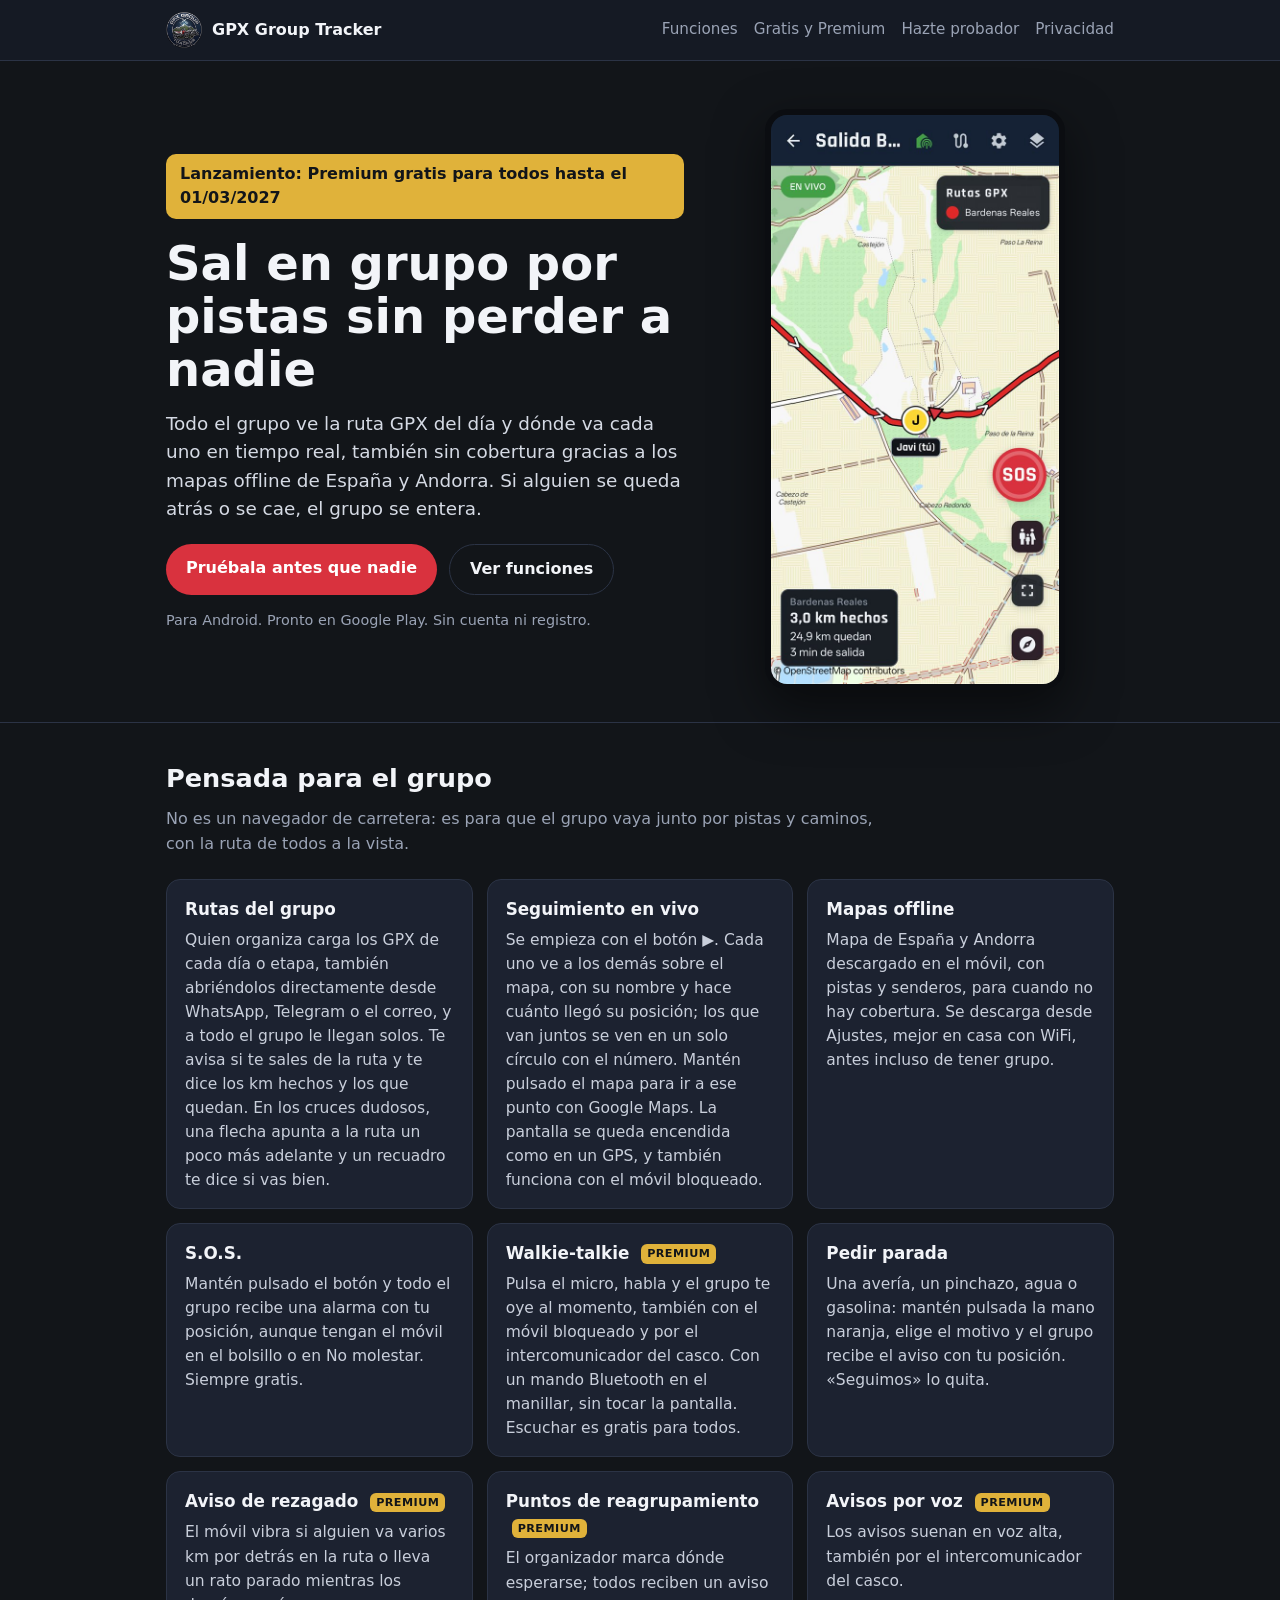
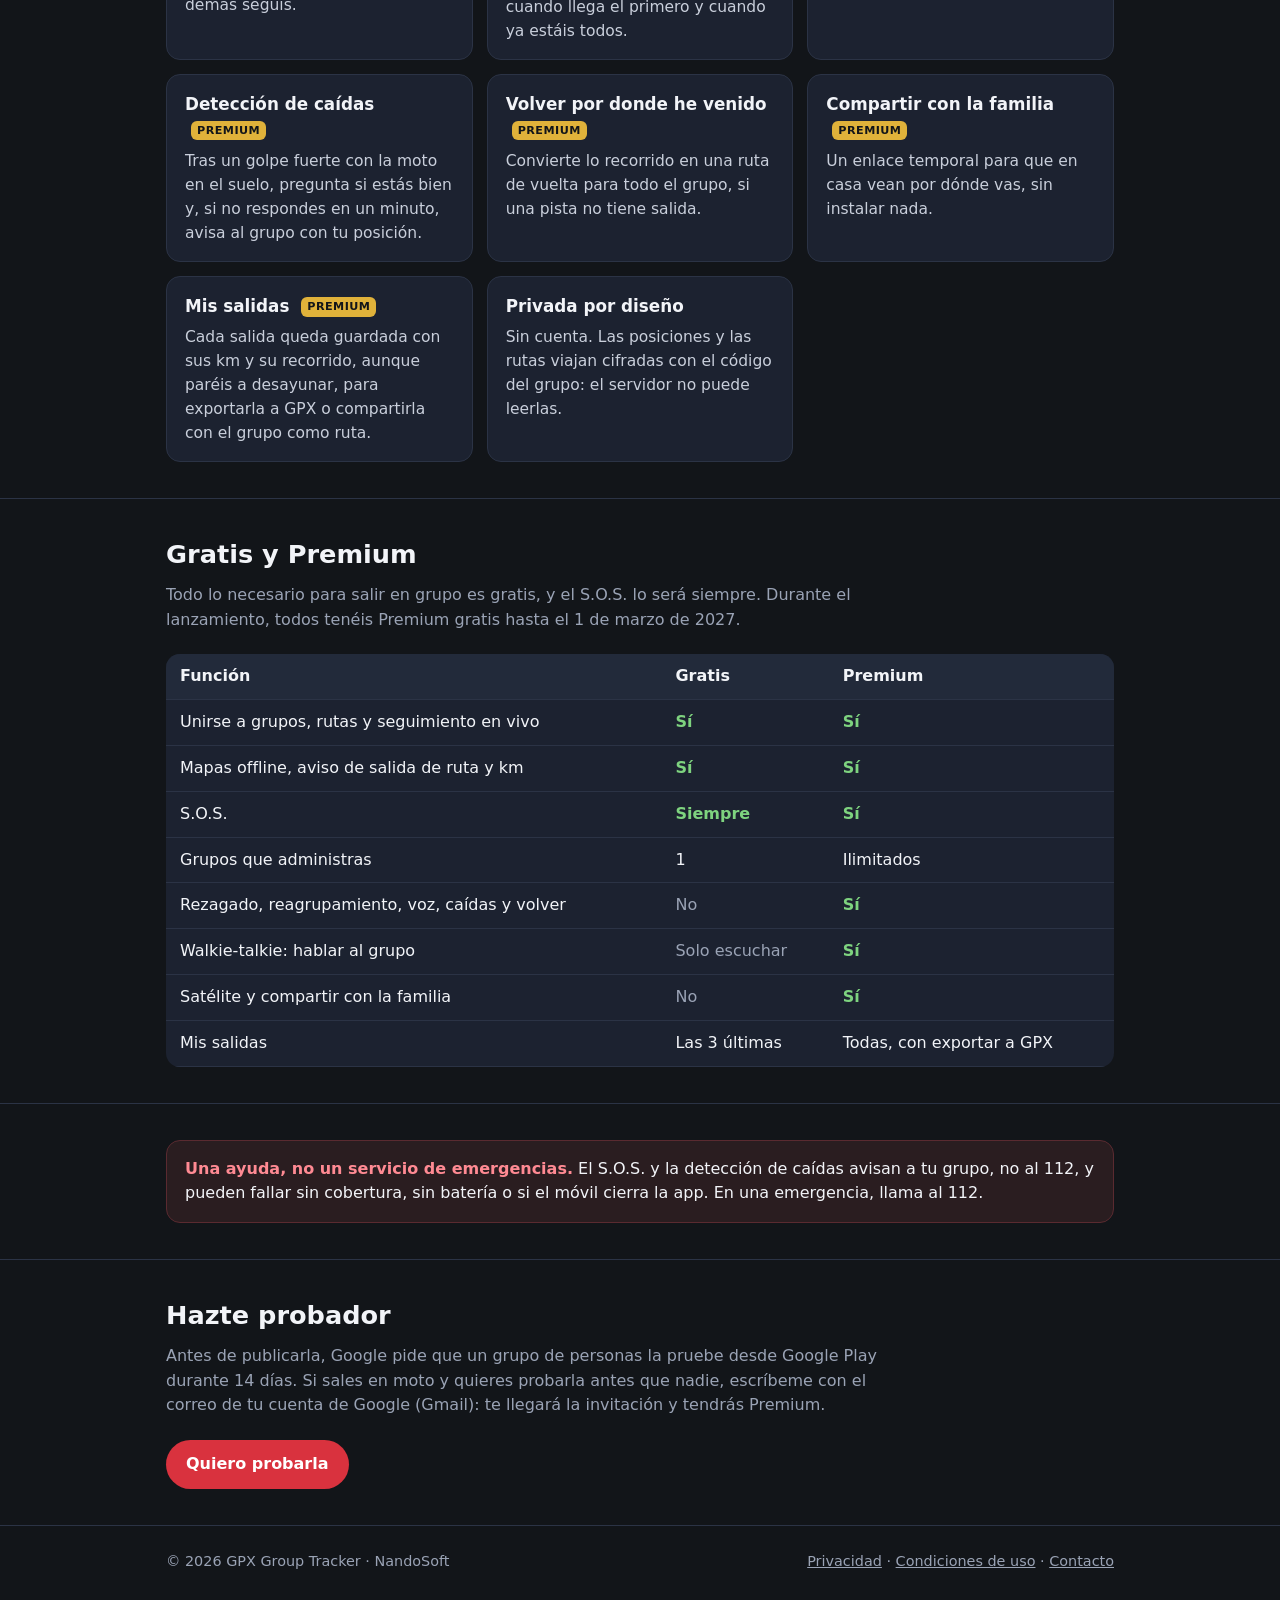
==== index.html @ 7229389f "Novedades de la 2.8.0: walkie-talkie" ====
<!doctype html>
<html lang="es">
<head>
<meta charset="utf-8">
<meta name="viewport" content="width=device-width, initial-scale=1">
<title>GPX Group Tracker — Sal en grupo por pistas sin perder a nadie</title>
<meta name="description" content="App para salir en moto en grupo con rutas GPX: todos ven la ruta y dónde va cada uno, con mapas offline de España, aviso de rezagado y S.O.S.">
<link rel="icon" href="img/logo.png">
<link rel="stylesheet" href="estilo.css">
</head>
<body>

<header class="top">
  <div class="wrap">
    <a class="brand" href="./"><img src="img/logo.png" alt="">GPX Group Tracker</a>
    <nav>
      <a href="#funciones">Funciones</a>
      <a href="#precio">Gratis y Premium</a>
      <a href="#probador">Hazte probador</a>
      <a href="privacidad.html">Privacidad</a>
    </nav>
  </div>
</header>

<div class="hero">
  <div class="wrap">
    <div>
      <div class="offer">Lanzamiento: Premium gratis para todos hasta el 01/03/2027</div>
      <h1>Sal en grupo por pistas sin perder a nadie</h1>
      <p class="lead">Todo el grupo ve la ruta GPX del día y dónde va cada uno en tiempo real, también sin cobertura gracias a los mapas offline de España y Andorra. Si alguien se queda atrás o se cae, el grupo se entera.</p>
      <div class="buttons">
        <a class="btn primary" href="#probador">Pruébala antes que nadie</a>
        <a class="btn ghost" href="#funciones">Ver funciones</a>
      </div>
      <p class="small">Para Android. Pronto en Google Play. Sin cuenta ni registro.</p>
    </div>
    <img class="shot" src="img/mapa.jpg" alt="Mapa de la app en directo con la ruta GPX del grupo por las Bardenas Reales" width="600" height="1186">
  </div>
</div>

<section id="funciones">
  <div class="wrap">
    <h2>Pensada para el grupo</h2>
    <p class="intro">No es un navegador de carretera: es para que el grupo vaya junto por pistas y caminos, con la ruta de todos a la vista.</p>
    <div class="grid">
      <div class="card"><h3>Rutas del grupo</h3><p>Quien organiza carga los GPX de cada día o etapa, también abriéndolos directamente desde WhatsApp, Telegram o el correo, y a todo el grupo le llegan solos. Te avisa si te sales de la ruta y te dice los km hechos y los que quedan. En los cruces dudosos, una flecha apunta a la ruta un poco más adelante y un recuadro te dice si vas bien.</p></div>
      <div class="card"><h3>Seguimiento en vivo</h3><p>Se empieza con el botón ▶. Cada uno ve a los demás sobre el mapa, con su nombre y hace cuánto llegó su posición; los que van juntos se ven en un solo círculo con el número. Mantén pulsado el mapa para ir a ese punto con Google Maps. La pantalla se queda encendida como en un GPS, y también funciona con el móvil bloqueado.</p></div>
      <div class="card"><h3>Mapas offline</h3><p>Mapa de España y Andorra descargado en el móvil, con pistas y senderos, para cuando no hay cobertura. Se descarga desde Ajustes, mejor en casa con WiFi, antes incluso de tener grupo.</p></div>
      <div class="card"><h3>S.O.S.</h3><p>Mantén pulsado el botón y todo el grupo recibe una alarma con tu posición, aunque tengan el móvil en el bolsillo o en No molestar. Siempre gratis.</p></div>
      <div class="card"><h3>Walkie-talkie <span class="tag">PREMIUM</span></h3><p>Pulsa el micro, habla y el grupo te oye al momento, también con el móvil bloqueado y por el intercomunicador del casco. Con un mando Bluetooth en el manillar, sin tocar la pantalla. Escuchar es gratis para todos.</p></div>
      <div class="card"><h3>Pedir parada</h3><p>Una avería, un pinchazo, agua o gasolina: mantén pulsada la mano naranja, elige el motivo y el grupo recibe el aviso con tu posición. «Seguimos» lo quita.</p></div>
      <div class="card"><h3>Aviso de rezagado <span class="tag">PREMIUM</span></h3><p>El móvil vibra si alguien va varios km por detrás en la ruta o lleva un rato parado mientras los demás seguís.</p></div>
      <div class="card"><h3>Puntos de reagrupamiento <span class="tag">PREMIUM</span></h3><p>El organizador marca dónde esperarse; todos reciben un aviso cuando llega el primero y cuando ya estáis todos.</p></div>
      <div class="card"><h3>Avisos por voz <span class="tag">PREMIUM</span></h3><p>Los avisos suenan en voz alta, también por el intercomunicador del casco.</p></div>
      <div class="card"><h3>Detección de caídas <span class="tag">PREMIUM</span></h3><p>Tras un golpe fuerte con la moto en el suelo, pregunta si estás bien y, si no respondes en un minuto, avisa al grupo con tu posición.</p></div>
      <div class="card"><h3>Volver por donde he venido <span class="tag">PREMIUM</span></h3><p>Convierte lo recorrido en una ruta de vuelta para todo el grupo, si una pista no tiene salida.</p></div>
      <div class="card"><h3>Compartir con la familia <span class="tag">PREMIUM</span></h3><p>Un enlace temporal para que en casa vean por dónde vas, sin instalar nada.</p></div>
      <div class="card"><h3>Mis salidas <span class="tag">PREMIUM</span></h3><p>Cada salida queda guardada con sus km y su recorrido, aunque paréis a desayunar, para exportarla a GPX o compartirla con el grupo como ruta.</p></div>
      <div class="card"><h3>Privada por diseño</h3><p>Sin cuenta. Las posiciones y las rutas viajan cifradas con el código del grupo: el servidor no puede leerlas.</p></div>
    </div>
  </div>
</section>

<section id="precio">
  <div class="wrap">
    <h2>Gratis y Premium</h2>
    <p class="intro">Todo lo necesario para salir en grupo es gratis, y el S.O.S. lo será siempre. Durante el lanzamiento, todos tenéis Premium gratis hasta el 1 de marzo de 2027.</p>
    <div class="table-scroll">
      <table>
        <tr><th>Función</th><th>Gratis</th><th>Premium</th></tr>
        <tr><td>Unirse a grupos, rutas y seguimiento en vivo</td><td class="yes">Sí</td><td class="yes">Sí</td></tr>
        <tr><td>Mapas offline, aviso de salida de ruta y km</td><td class="yes">Sí</td><td class="yes">Sí</td></tr>
        <tr><td>S.O.S.</td><td class="yes">Siempre</td><td class="yes">Sí</td></tr>
        <tr><td>Grupos que administras</td><td>1</td><td>Ilimitados</td></tr>
        <tr><td>Rezagado, reagrupamiento, voz, caídas y volver</td><td class="no">No</td><td class="yes">Sí</td></tr>
        <tr><td>Walkie-talkie: hablar al grupo</td><td class="no">Solo escuchar</td><td class="yes">Sí</td></tr>
        <tr><td>Satélite y compartir con la familia</td><td class="no">No</td><td class="yes">Sí</td></tr>
        <tr><td>Mis salidas</td><td>Las 3 últimas</td><td>Todas, con exportar a GPX</td></tr>
      </table>
    </div>
  </div>
</section>

<section>
  <div class="wrap">
    <div class="notice">
      <strong>Una ayuda, no un servicio de emergencias.</strong> El S.O.S. y la detección de caídas avisan a tu grupo, no al 112, y pueden fallar sin cobertura, sin batería o si el móvil cierra la app. En una emergencia, llama al 112.
    </div>
  </div>
</section>

<section id="probador">
  <div class="wrap">
    <h2>Hazte probador</h2>
    <p class="intro">Antes de publicarla, Google pide que un grupo de personas la pruebe desde Google Play durante 14 días. Si sales en moto y quieres probarla antes que nadie, escríbeme con el correo de tu cuenta de Google (Gmail): te llegará la invitación y tendrás Premium.</p>
    <div class="buttons">
      <a class="btn primary" href="mailto:gpxgrouptracker@gmail.com?subject=Quiero%20probar%20GPX%20Group%20Tracker">Quiero probarla</a>
    </div>
  </div>
</section>

<footer>
  <div class="wrap">
    <span>© 2026 GPX Group Tracker · NandoSoft</span>
    <span><a href="privacidad.html">Privacidad</a> · <a href="condiciones.html">Condiciones de uso</a> · <a href="mailto:gpxgrouptracker@gmail.com">Contacto</a></span>
  </div>
</footer>

</body>
</html>
---- estilo.css ----
/* GPX Group Tracker: the app's dark look (same colours as the app and the family page) */
:root {
  --bg: #121519; --panel: #1c2230; --line: #2b3345; --text: #f2f4f8; --muted: #9aa3b5;
  --red: #d9323e; --red-dark: #b72632; --gold: #e0b23a; --green: #43a047; --link: #8fb8ff;
}
* { box-sizing: border-box; }
html { -webkit-text-size-adjust: 100%; }
body {
  margin: 0; background: var(--bg); color: var(--text); line-height: 1.55;
  font-family: system-ui, -apple-system, "Segoe UI", Roboto, sans-serif;
}
a { color: var(--link); }
img { max-width: 100%; height: auto; }
.wrap { max-width: 980px; margin: 0 auto; padding: 0 16px; }

/* Top bar */
.top { border-bottom: 1px solid var(--line); background: #151a24; }
.top .wrap { display: flex; align-items: center; gap: 12px; min-height: 60px; flex-wrap: wrap; }
.top a.brand { display: flex; align-items: center; gap: 10px; color: var(--text); text-decoration: none; font-weight: 800; }
.top a.brand img { width: 36px; height: 36px; }
.top nav { margin-left: auto; display: flex; gap: 16px; flex-wrap: wrap; font-size: .95rem; }
.top nav a { color: var(--muted); text-decoration: none; }
.top nav a:hover { color: var(--text); }

/* Hero */
.hero { padding: 48px 0 32px; }
.hero .wrap { display: grid; grid-template-columns: 1.3fr 1fr; gap: 32px; align-items: center; }
.hero h1 { font-size: clamp(2rem, 5vw, 3rem); line-height: 1.1; margin: 0 0 14px; }
.hero p.lead { font-size: 1.15rem; color: #d5dae4; margin: 0 0 20px; }
.hero .shot { justify-self: center; max-width: 300px; border-radius: 22px; border: 6px solid #0b0d11;
  box-shadow: 0 18px 50px rgba(0,0,0,.5); }
.offer { display: inline-block; background: var(--gold); color: #121519; font-weight: 800; border-radius: 10px;
  padding: 8px 14px; margin-bottom: 18px; }
.buttons { display: flex; gap: 12px; flex-wrap: wrap; }
.btn { display: inline-block; padding: 12px 20px; border-radius: 999px; font-weight: 700; text-decoration: none; }
.btn.primary { background: var(--red); color: #fff; }
.btn.primary:hover { background: var(--red-dark); }
.btn.ghost { border: 1px solid var(--line); color: var(--text); }
.small { color: var(--muted); font-size: .9rem; }

/* Sections */
section { padding: 36px 0; border-top: 1px solid var(--line); }
section h2 { font-size: 1.6rem; margin: 0 0 8px; }
section > .wrap > p.intro { color: var(--muted); margin: 0 0 22px; max-width: 720px; }
.grid { display: grid; grid-template-columns: repeat(auto-fill, minmax(260px, 1fr)); gap: 14px; }
.card { background: var(--panel); border: 1px solid var(--line); border-radius: 14px; padding: 16px 18px; }
.card h3 { margin: 0 0 6px; font-size: 1.05rem; }
.card p { margin: 0; color: #c9cfdb; font-size: .97rem; }
.tag { display: inline-block; font-size: .7rem; font-weight: 800; letter-spacing: .04em; color: #121519;
  background: var(--gold); border-radius: 6px; padding: 1px 6px; vertical-align: middle; margin-left: 6px; }

/* Plans table */
.table-scroll { overflow-x: auto; }
table { border-collapse: collapse; width: 100%; min-width: 520px; background: var(--panel); border-radius: 14px; overflow: hidden; }
th, td { text-align: left; padding: 10px 14px; border-bottom: 1px solid var(--line); vertical-align: top; }
th { background: #222a3a; }
td.yes { color: #7ed37f; font-weight: 700; }
td.no { color: var(--muted); }

.notice { background: #2a1d20; border: 1px solid #5a2a30; border-radius: 14px; padding: 16px 18px; }
.notice strong { color: #ff8a93; }

/* Legal pages */
.legal { padding: 32px 0 48px; }
.legal h1 { font-size: 2rem; margin: 0 0 4px; }
.legal h2 { font-size: 1.25rem; margin: 28px 0 8px; }
.legal p, .legal li { color: #d5dae4; }
.legal .updated { color: var(--muted); margin: 0 0 20px; }

footer { border-top: 1px solid var(--line); padding: 24px 0 40px; color: var(--muted); font-size: .9rem; }
footer .wrap { display: flex; gap: 16px; flex-wrap: wrap; justify-content: space-between; }
footer a { color: var(--muted); }

@media (max-width: 760px) {
  .hero { padding-top: 28px; }
  .hero .wrap { grid-template-columns: 1fr; }
  .hero .shot { max-width: 240px; }
  .top nav { margin-left: 0; width: 100%; padding-bottom: 10px; }
}
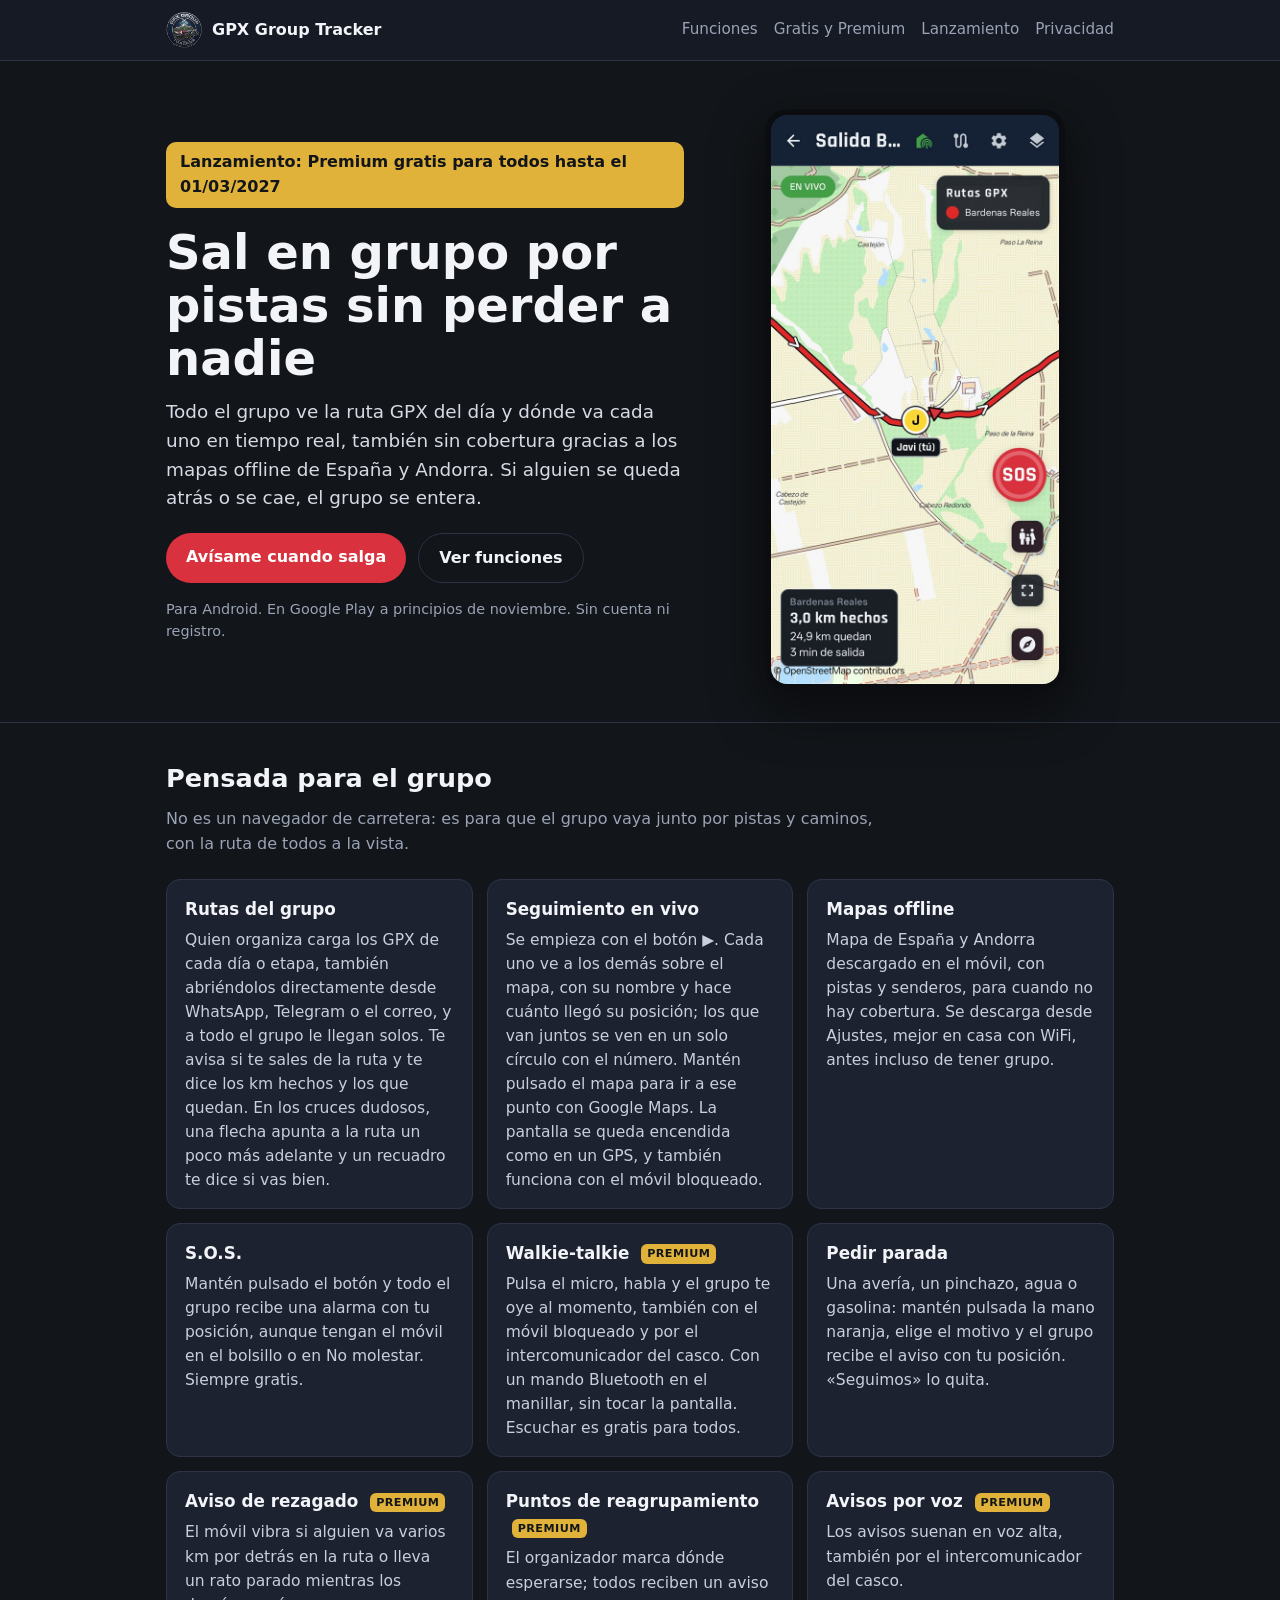
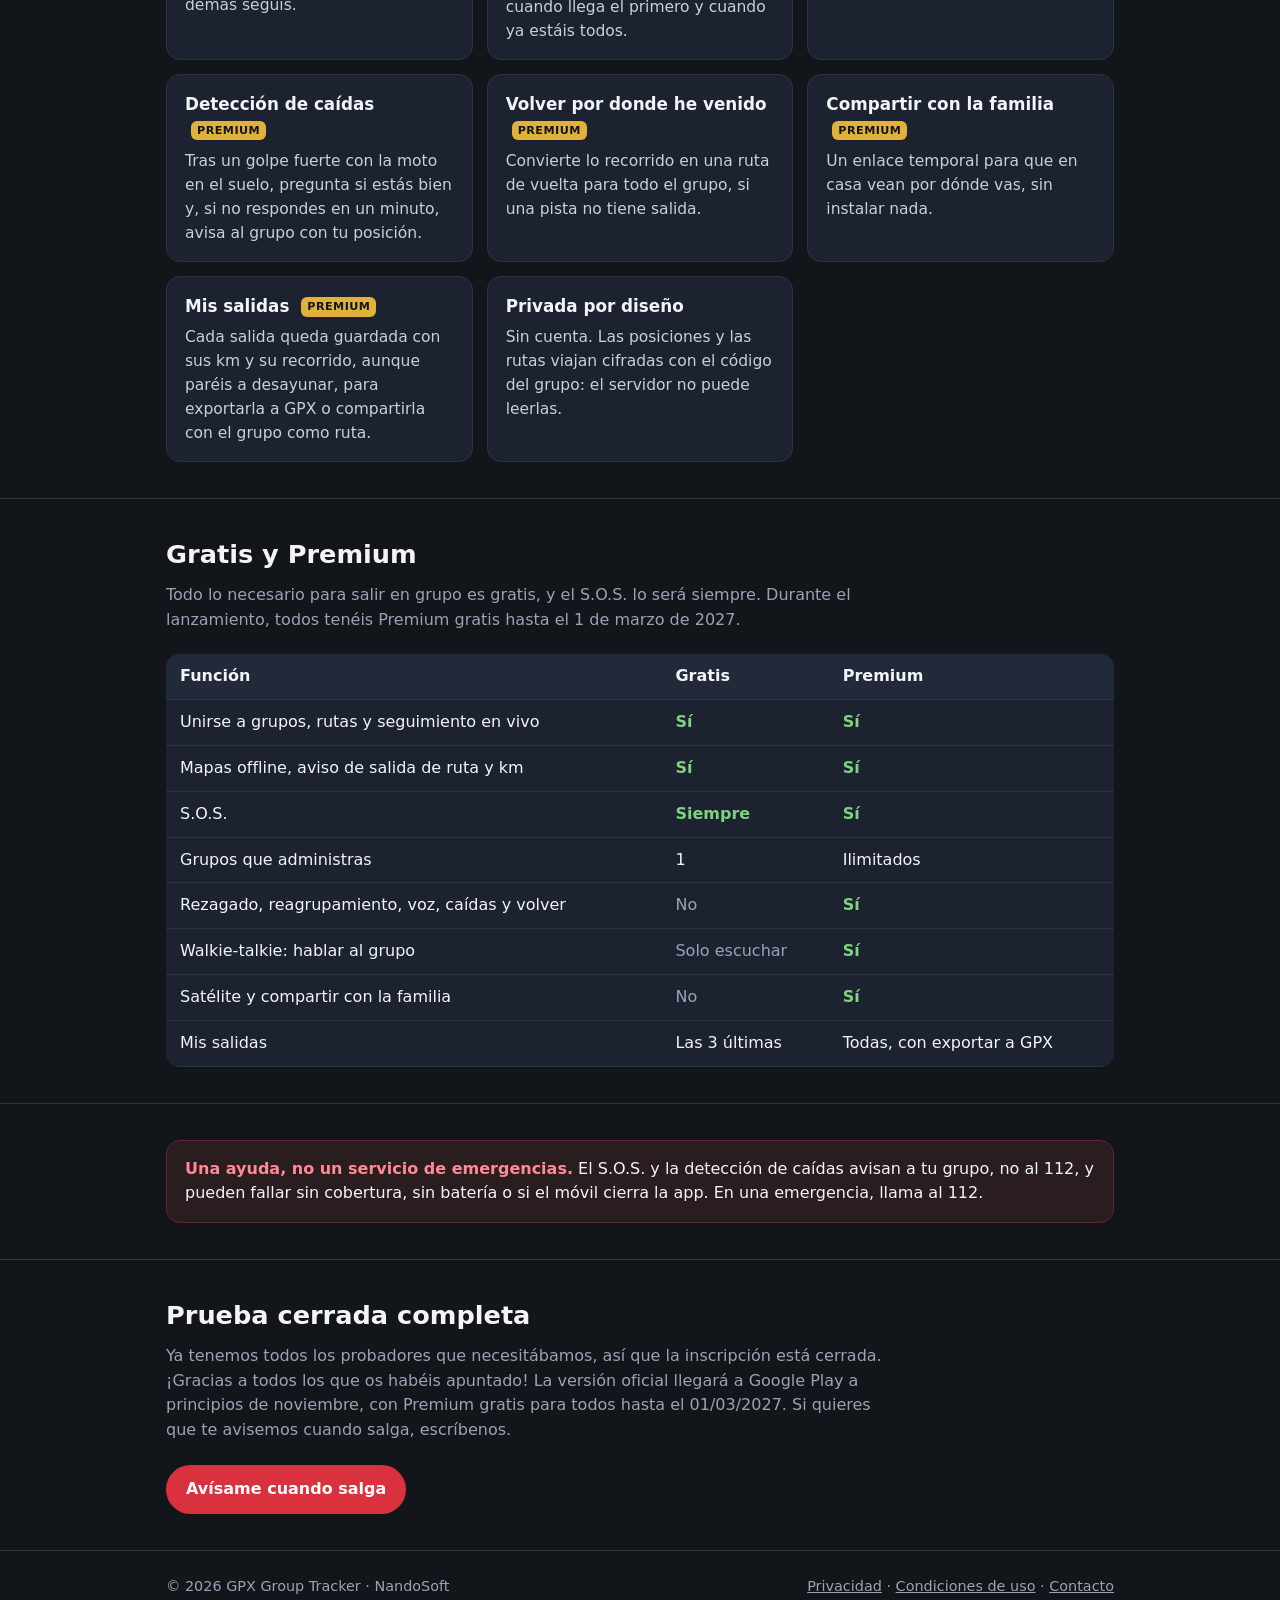
==== commit e681f93d: "Inscripción de probadores cerrada; lanzamiento a principios de noviembre" ====
--- a/index.html
+++ b/index.html
@@ -16,7 +16,7 @@
     <nav>
       <a href="#funciones">Funciones</a>
       <a href="#precio">Gratis y Premium</a>
-      <a href="#probador">Hazte probador</a>
+      <a href="#probador">Lanzamiento</a>
       <a href="privacidad.html">Privacidad</a>
     </nav>
   </div>
@@ -29,10 +29,10 @@
       <h1>Sal en grupo por pistas sin perder a nadie</h1>
       <p class="lead">Todo el grupo ve la ruta GPX del día y dónde va cada uno en tiempo real, también sin cobertura gracias a los mapas offline de España y Andorra. Si alguien se queda atrás o se cae, el grupo se entera.</p>
       <div class="buttons">
-        <a class="btn primary" href="#probador">Pruébala antes que nadie</a>
+        <a class="btn primary" href="#probador">Avísame cuando salga</a>
         <a class="btn ghost" href="#funciones">Ver funciones</a>
       </div>
-      <p class="small">Para Android. Pronto en Google Play. Sin cuenta ni registro.</p>
+      <p class="small">Para Android. En Google Play a principios de noviembre. Sin cuenta ni registro.</p>
     </div>
     <img class="shot" src="img/mapa.jpg" alt="Mapa de la app en directo con la ruta GPX del grupo por las Bardenas Reales" width="600" height="1186">
   </div>
@@ -91,10 +91,10 @@
 
 <section id="probador">
   <div class="wrap">
-    <h2>Hazte probador</h2>
-    <p class="intro">Antes de publicarla, Google pide que un grupo de personas la pruebe desde Google Play durante 14 días. Si sales en moto y quieres probarla antes que nadie, escríbeme con el correo de tu cuenta de Google (Gmail): te llegará la invitación y tendrás Premium.</p>
+    <h2>Prueba cerrada completa</h2>
+    <p class="intro">Ya tenemos todos los probadores que necesitábamos, así que la inscripción está cerrada. ¡Gracias a todos los que os habéis apuntado! La versión oficial llegará a Google Play a principios de noviembre, con Premium gratis para todos hasta el 01/03/2027. Si quieres que te avisemos cuando salga, escríbenos.</p>
     <div class="buttons">
-      <a class="btn primary" href="mailto:gpxgrouptracker@gmail.com?subject=Quiero%20probar%20GPX%20Group%20Tracker">Quiero probarla</a>
+      <a class="btn primary" href="mailto:gpxgrouptracker@gmail.com?subject=Av%C3%ADsame%20cuando%20salga%20GPX%20Group%20Tracker">Avísame cuando salga</a>
     </div>
   </div>
 </section>
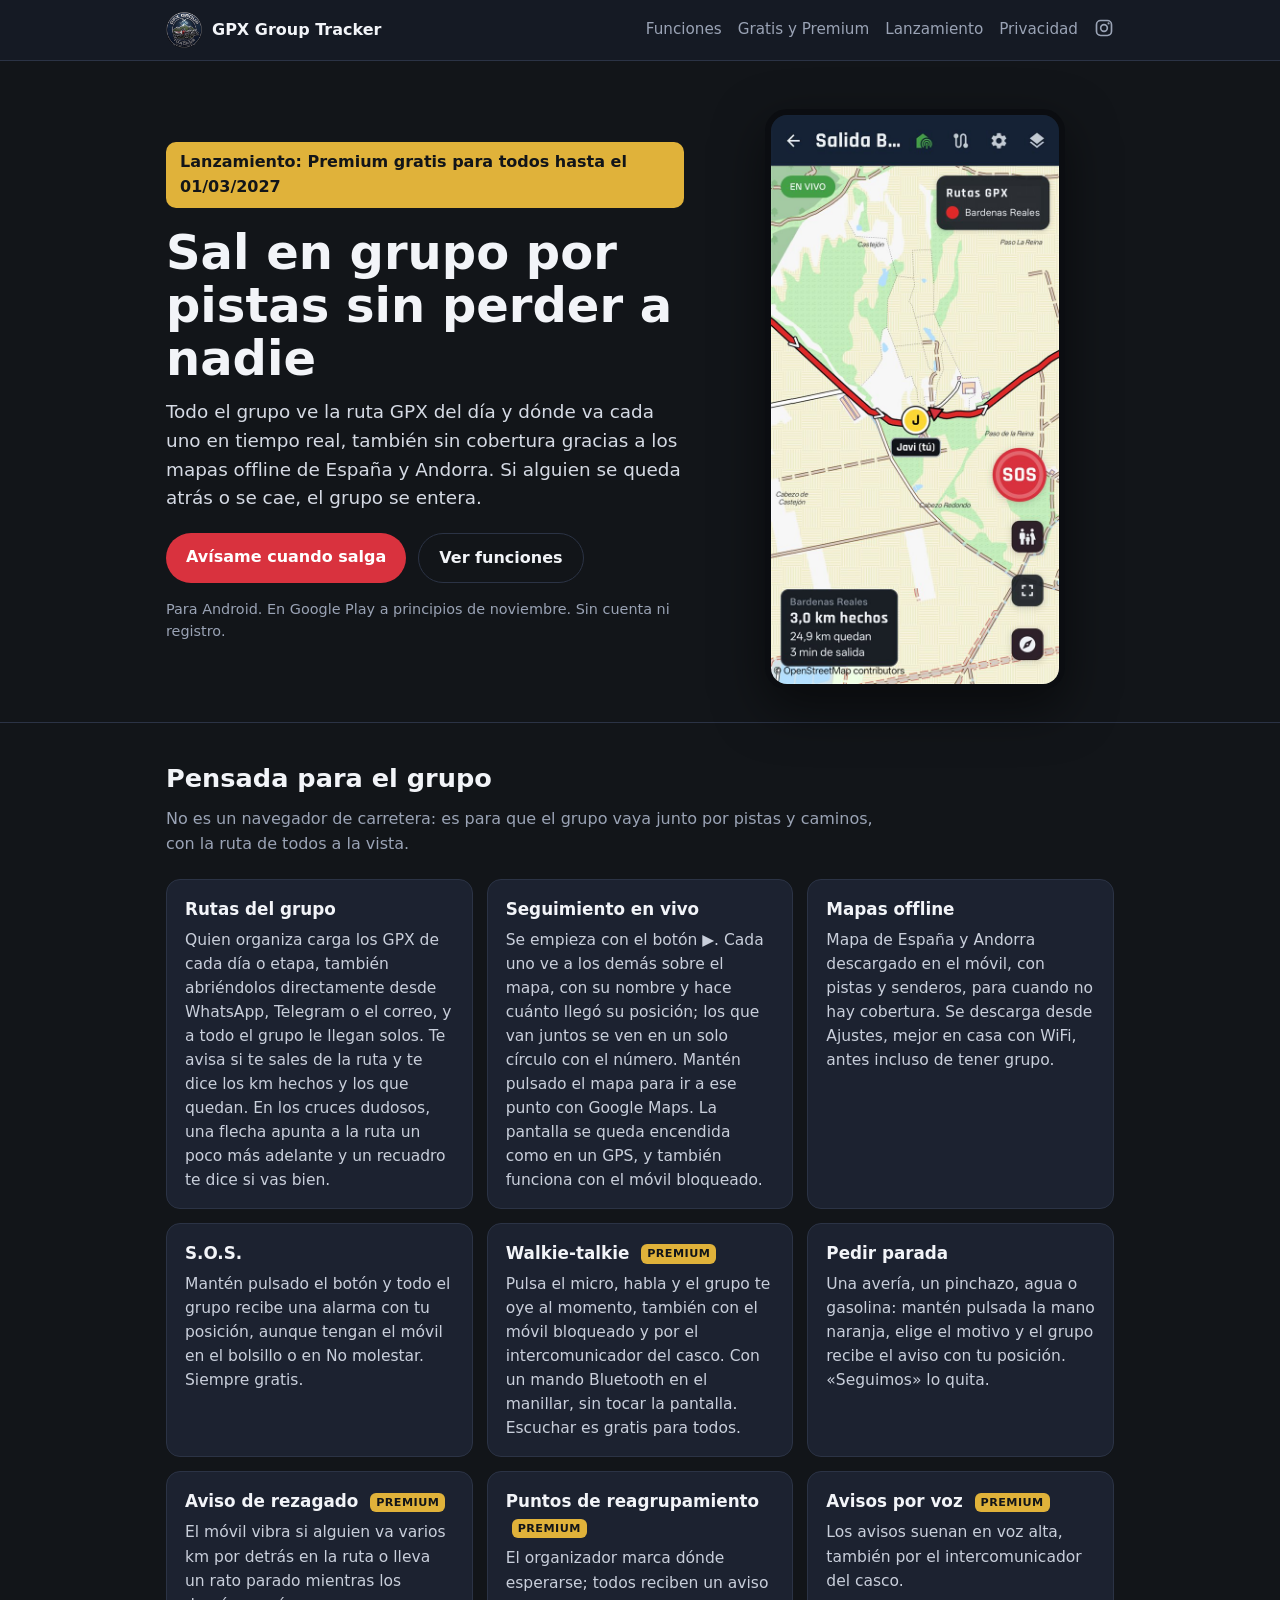
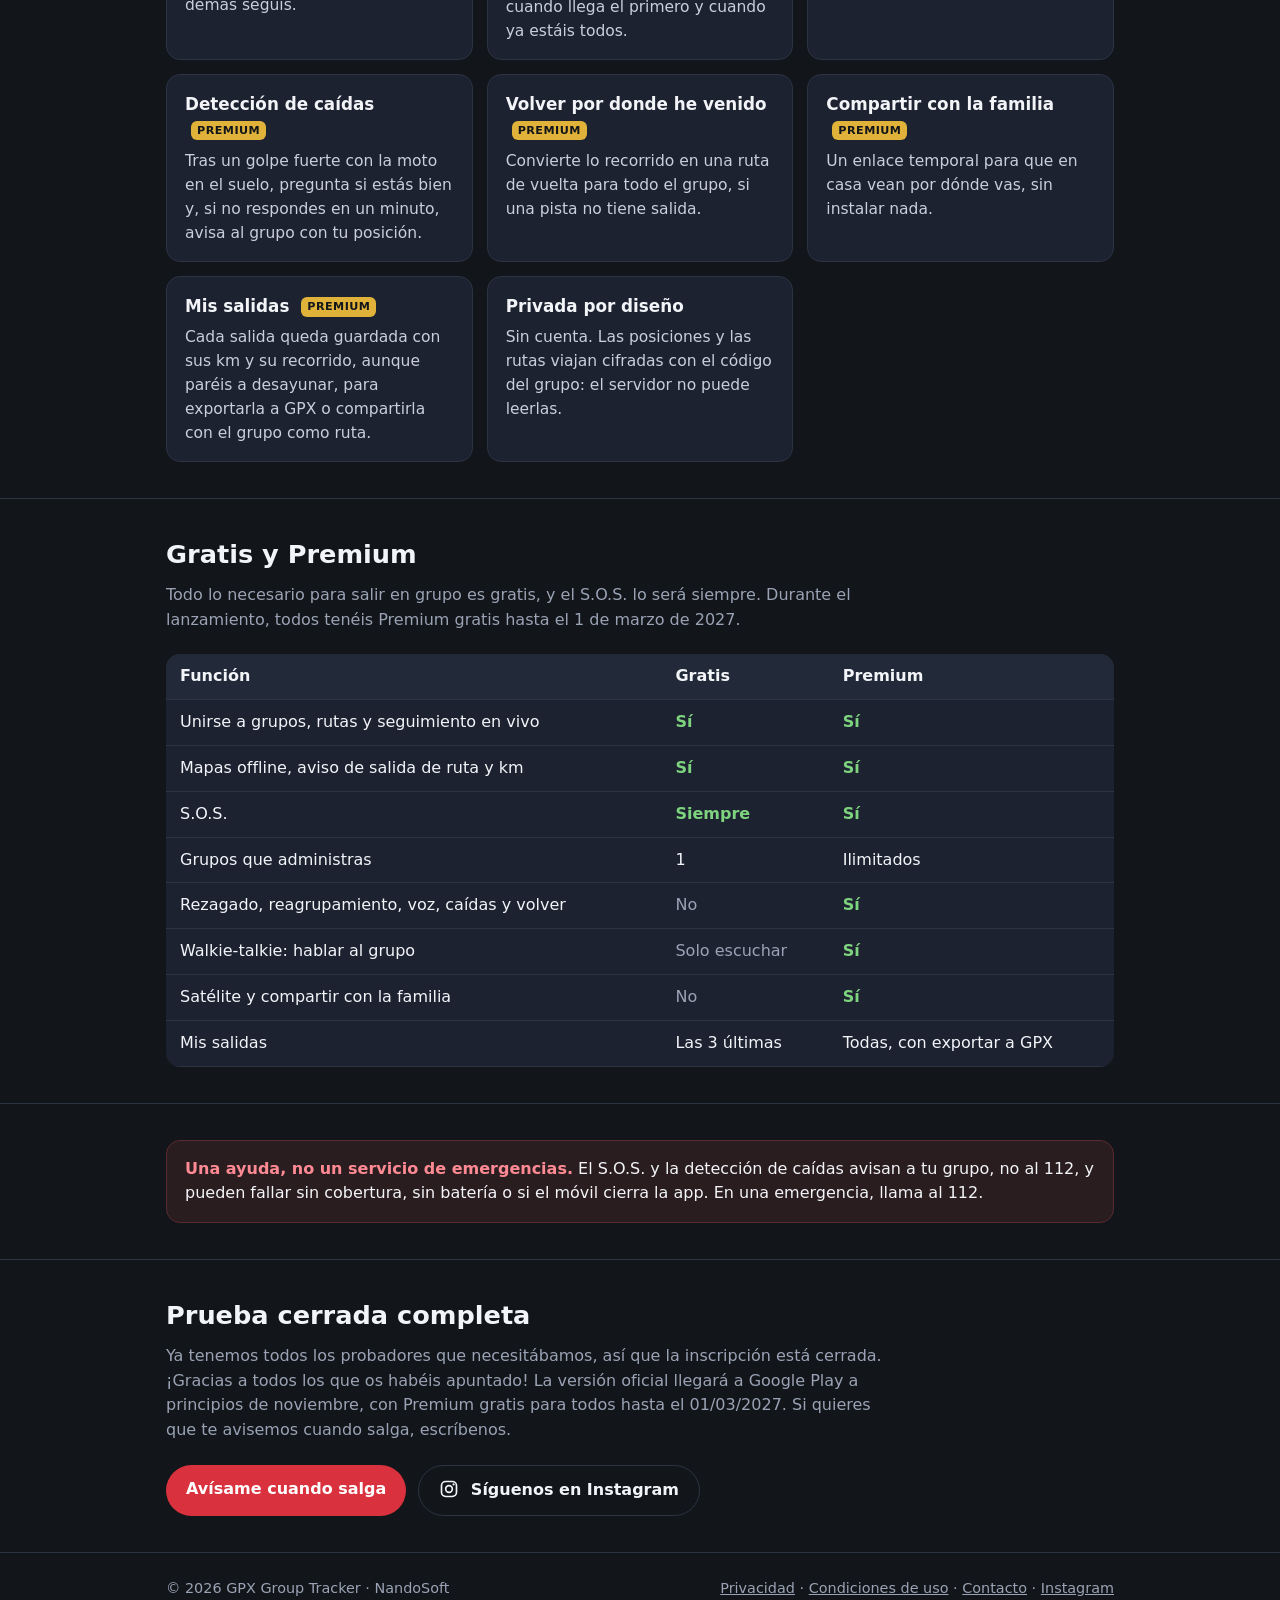
==== commit 0c1dd9e6: "Enlace al Instagram de la app" ====
--- a/index.html
+++ b/index.html
@@ -18,6 +18,7 @@
       <a href="#precio">Gratis y Premium</a>
       <a href="#probador">Lanzamiento</a>
       <a href="privacidad.html">Privacidad</a>
+      <a href="https://www.instagram.com/gpxgrouptracker/" target="_blank" rel="noopener" aria-label="Instagram"><svg class="ig" viewBox="0 0 24 24" aria-hidden="true"><rect x="3" y="3" width="18" height="18" rx="5" fill="none" stroke="currentColor" stroke-width="2"/><circle cx="12" cy="12" r="4" fill="none" stroke="currentColor" stroke-width="2"/><circle cx="17.5" cy="6.5" r="1.3" fill="currentColor"/></svg></a>
     </nav>
   </div>
 </header>
@@ -95,6 +96,7 @@
     <p class="intro">Ya tenemos todos los probadores que necesitábamos, así que la inscripción está cerrada. ¡Gracias a todos los que os habéis apuntado! La versión oficial llegará a Google Play a principios de noviembre, con Premium gratis para todos hasta el 01/03/2027. Si quieres que te avisemos cuando salga, escríbenos.</p>
     <div class="buttons">
       <a class="btn primary" href="mailto:gpxgrouptracker@gmail.com?subject=Av%C3%ADsame%20cuando%20salga%20GPX%20Group%20Tracker">Avísame cuando salga</a>
+      <a class="btn ghost" href="https://www.instagram.com/gpxgrouptracker/" target="_blank" rel="noopener"><svg class="ig" viewBox="0 0 24 24" aria-hidden="true"><rect x="3" y="3" width="18" height="18" rx="5" fill="none" stroke="currentColor" stroke-width="2"/><circle cx="12" cy="12" r="4" fill="none" stroke="currentColor" stroke-width="2"/><circle cx="17.5" cy="6.5" r="1.3" fill="currentColor"/></svg> Síguenos en Instagram</a>
     </div>
   </div>
 </section>
@@ -102,7 +104,7 @@
 <footer>
   <div class="wrap">
     <span>© 2026 GPX Group Tracker · NandoSoft</span>
-    <span><a href="privacidad.html">Privacidad</a> · <a href="condiciones.html">Condiciones de uso</a> · <a href="mailto:gpxgrouptracker@gmail.com">Contacto</a></span>
+    <span><a href="privacidad.html">Privacidad</a> · <a href="condiciones.html">Condiciones de uso</a> · <a href="mailto:gpxgrouptracker@gmail.com">Contacto</a> · <a href="https://www.instagram.com/gpxgrouptracker/" target="_blank" rel="noopener">Instagram</a></span>
   </div>
 </footer>
 
--- a/estilo.css
+++ b/estilo.css
@@ -77,3 +77,7 @@
   .hero .shot { max-width: 240px; }
   .top nav { margin-left: 0; width: 100%; padding-bottom: 10px; }
 }
+
+/* Instagram icon in the menu and buttons */
+.ig{width:20px;height:20px;vertical-align:-4px}
+.btn .ig{margin-right:6px}
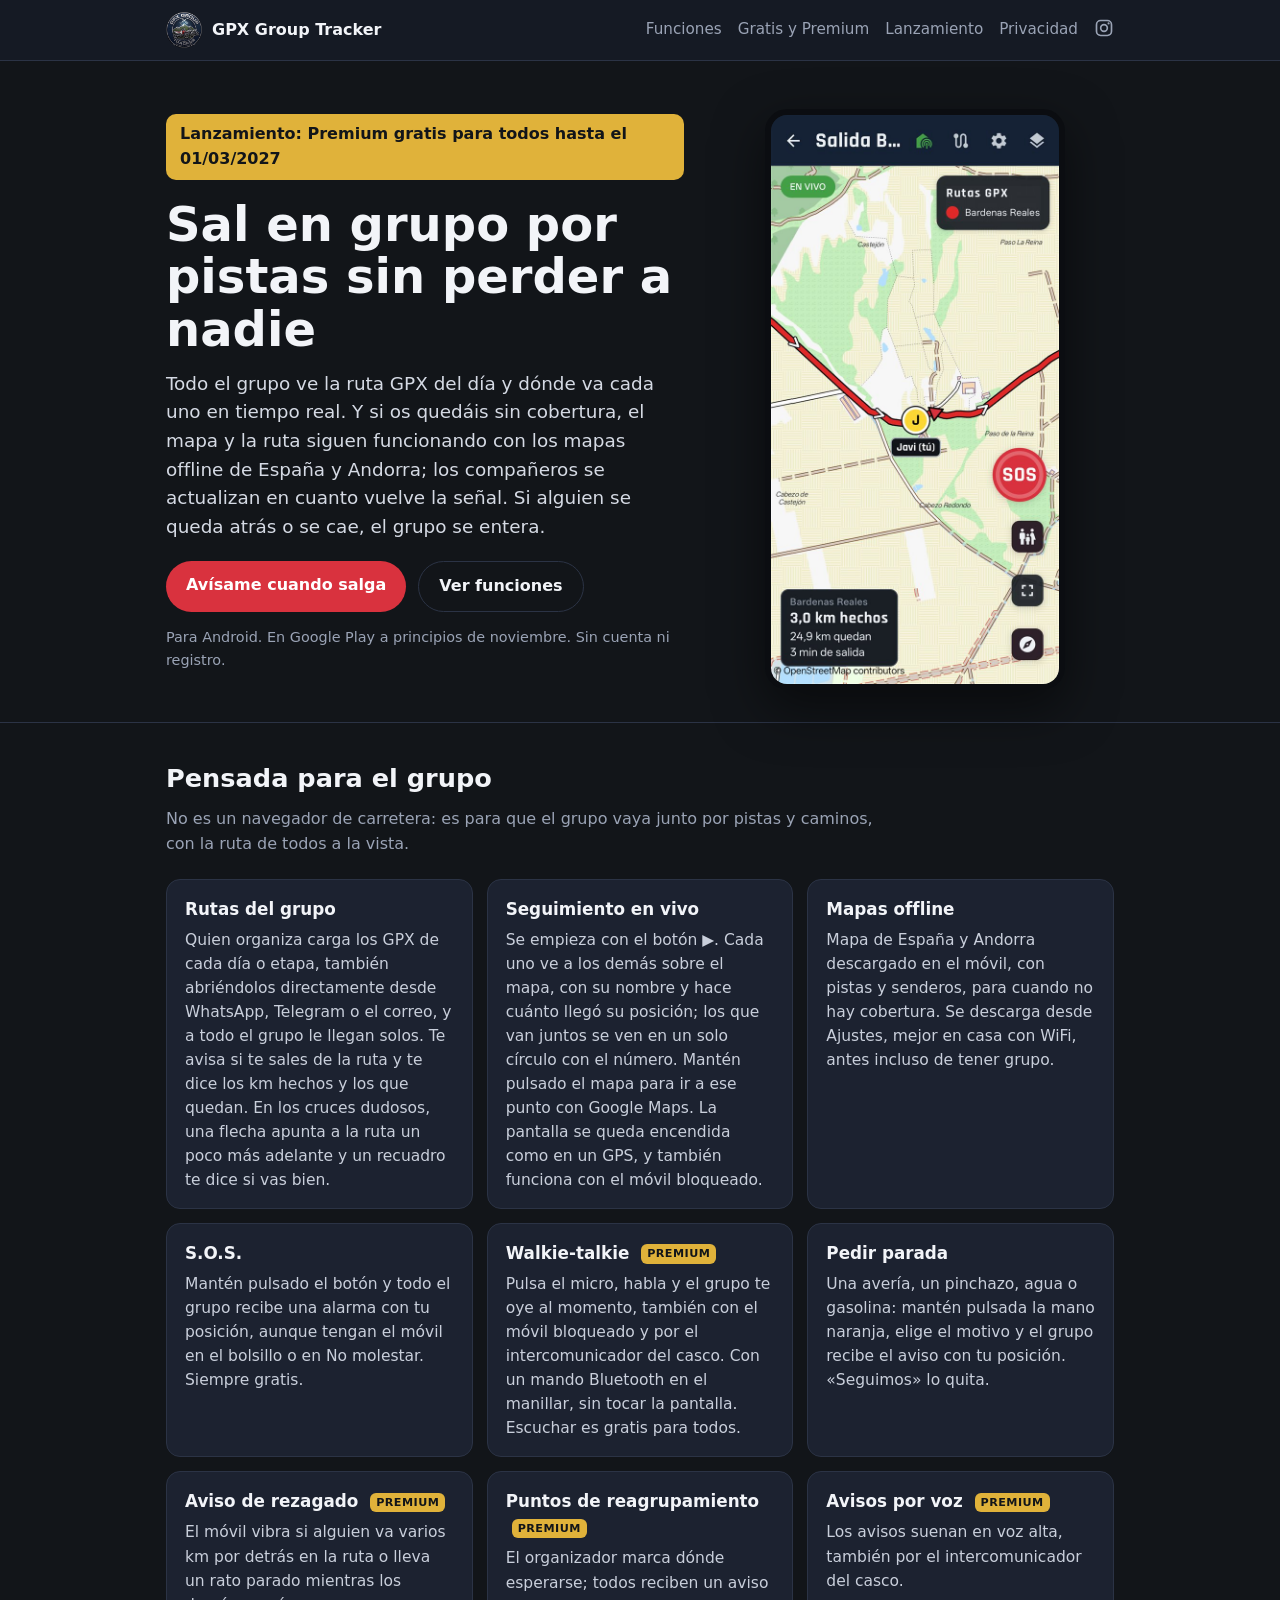
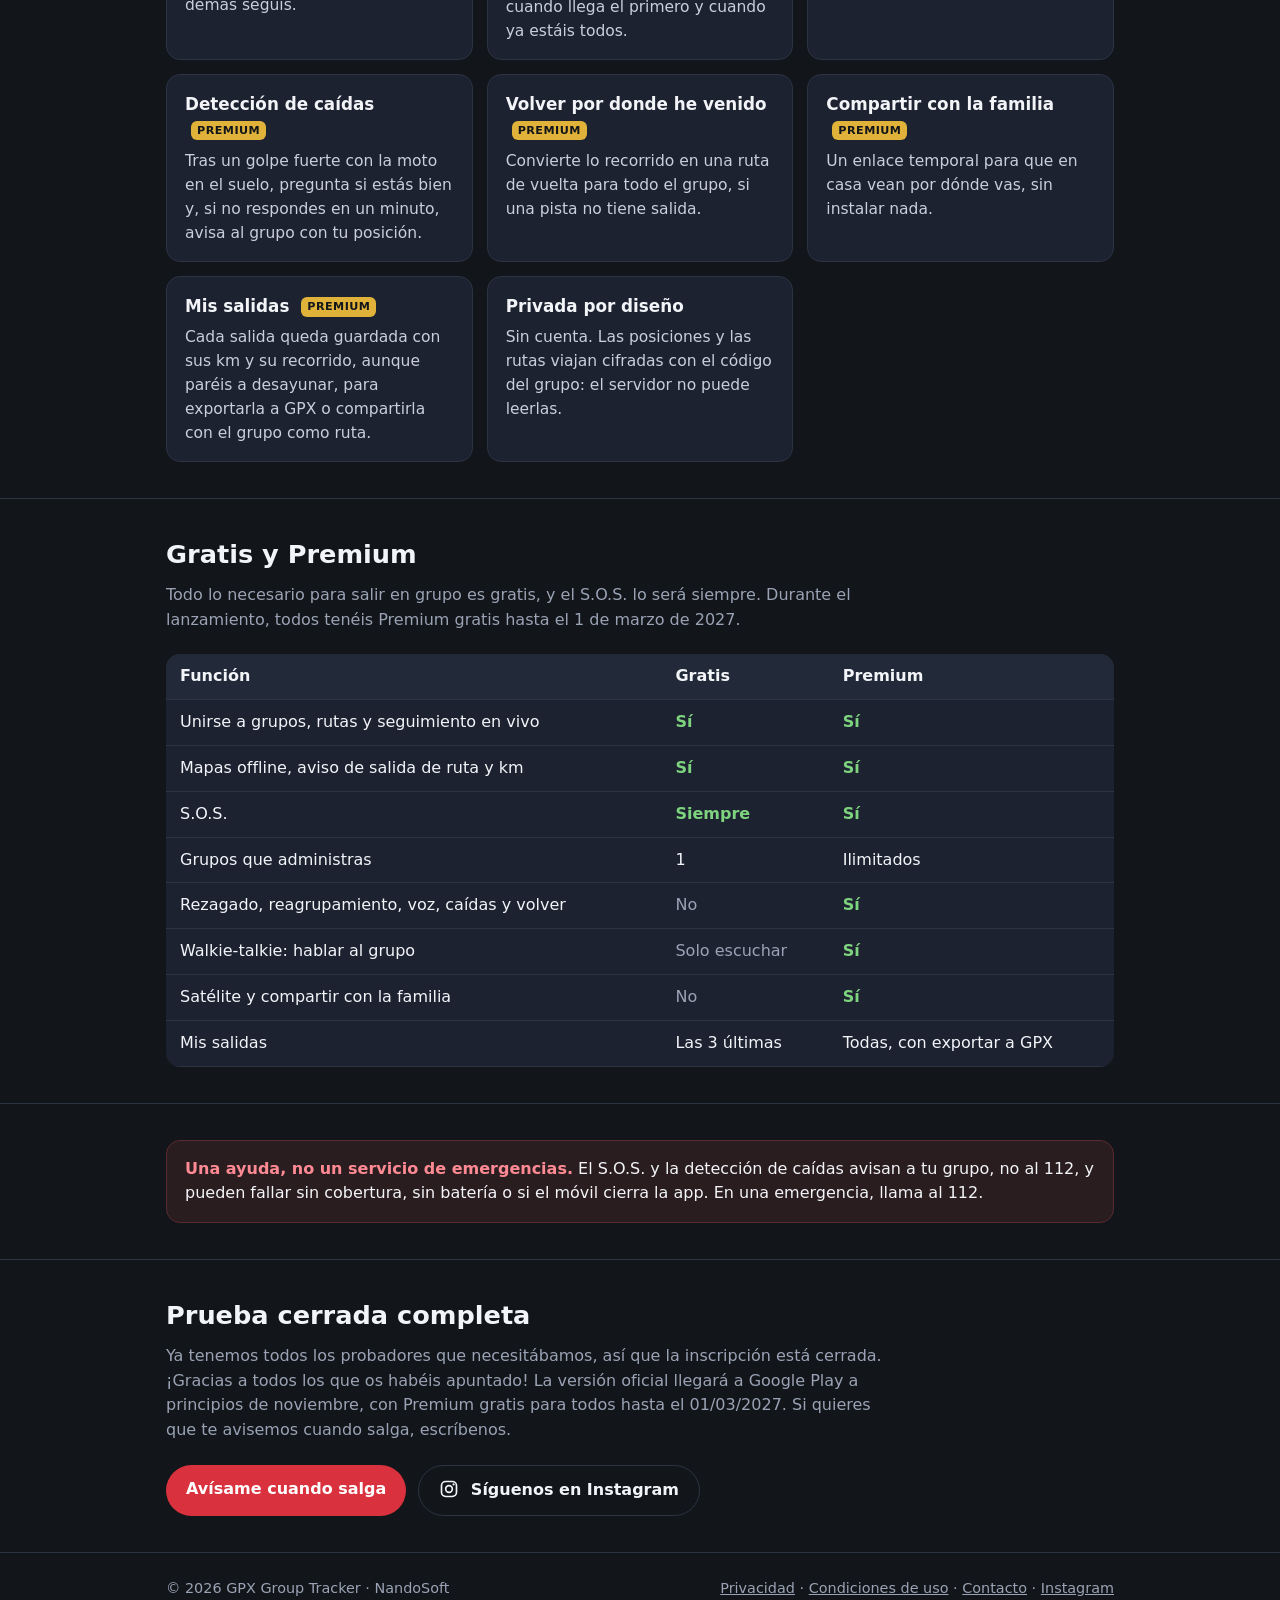
==== commit 9b579597: "Texto honesto sobre la cobertura" ====
--- a/index.html
+++ b/index.html
@@ -28,7 +28,7 @@
     <div>
       <div class="offer">Lanzamiento: Premium gratis para todos hasta el 01/03/2027</div>
       <h1>Sal en grupo por pistas sin perder a nadie</h1>
-      <p class="lead">Todo el grupo ve la ruta GPX del día y dónde va cada uno en tiempo real, también sin cobertura gracias a los mapas offline de España y Andorra. Si alguien se queda atrás o se cae, el grupo se entera.</p>
+      <p class="lead">Todo el grupo ve la ruta GPX del día y dónde va cada uno en tiempo real. Y si os quedáis sin cobertura, el mapa y la ruta siguen funcionando con los mapas offline de España y Andorra; los compañeros se actualizan en cuanto vuelve la señal. Si alguien se queda atrás o se cae, el grupo se entera.</p>
       <div class="buttons">
         <a class="btn primary" href="#probador">Avísame cuando salga</a>
         <a class="btn ghost" href="#funciones">Ver funciones</a>
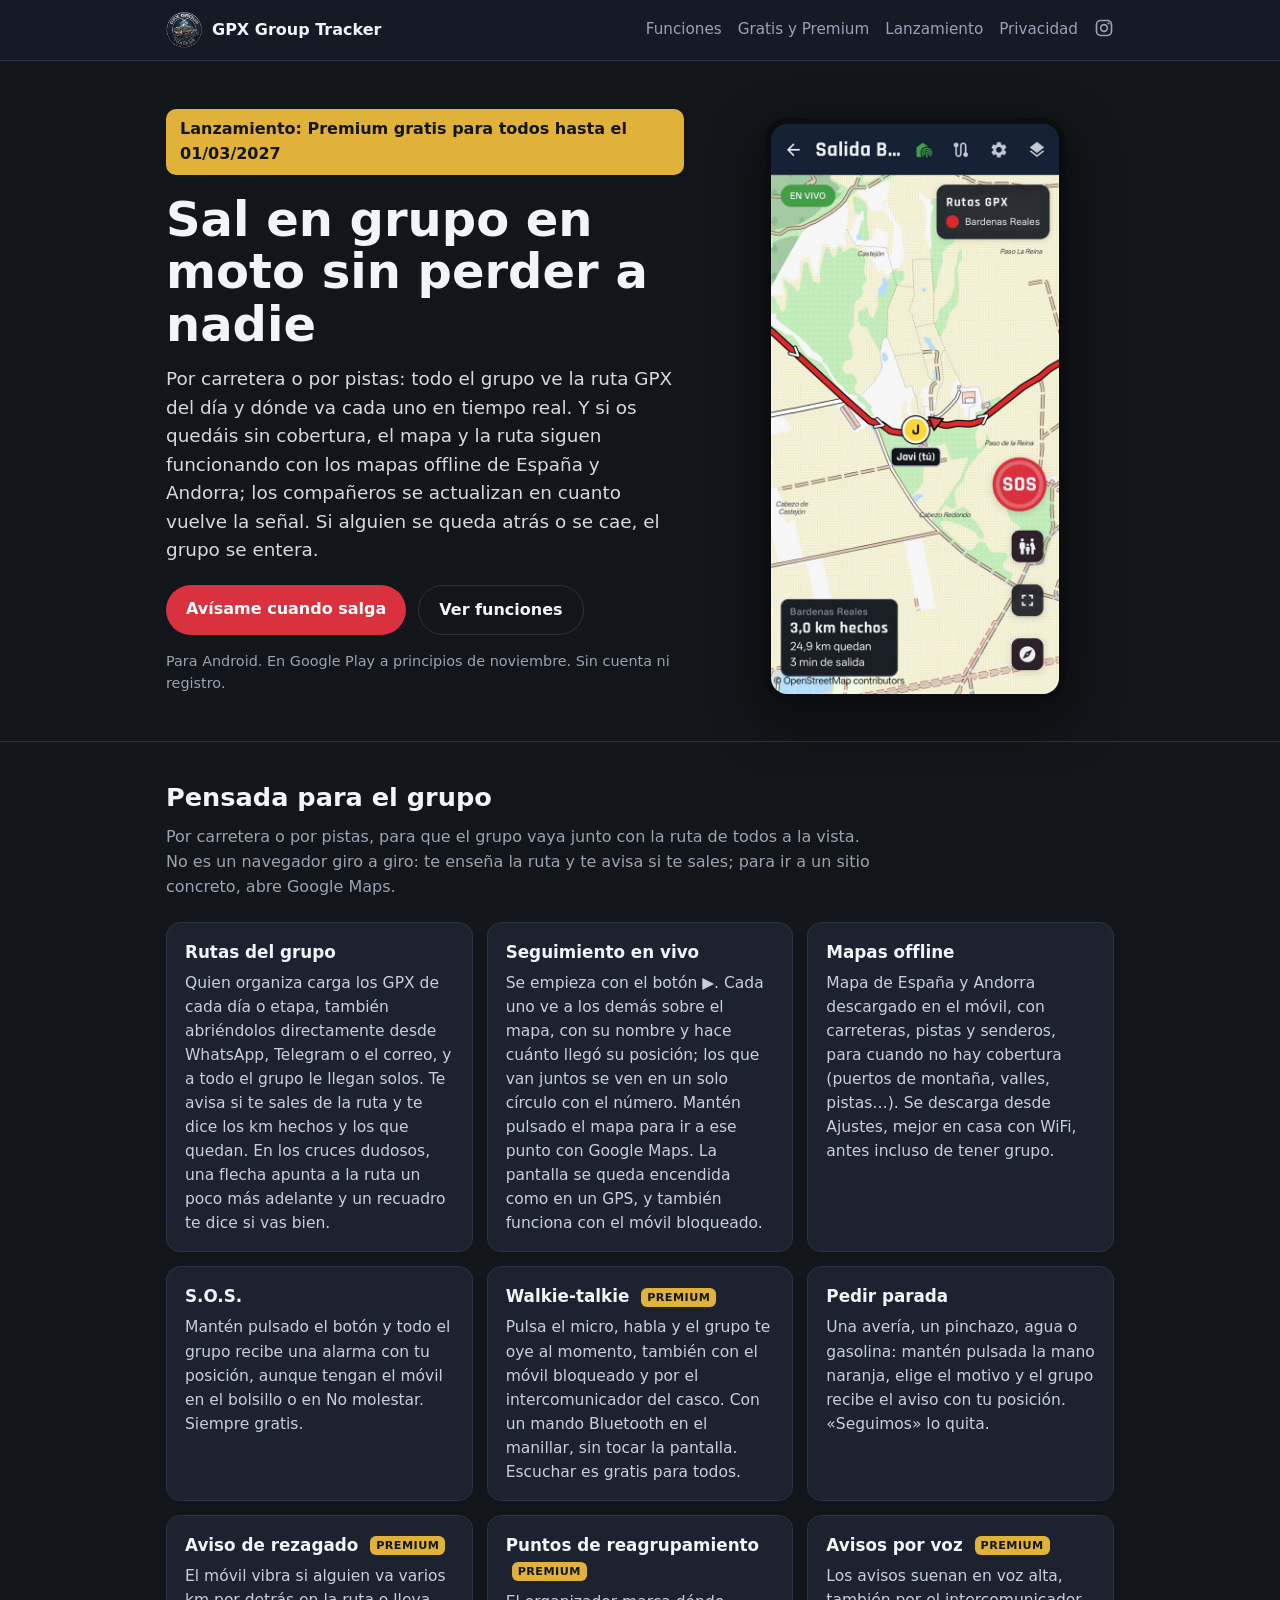
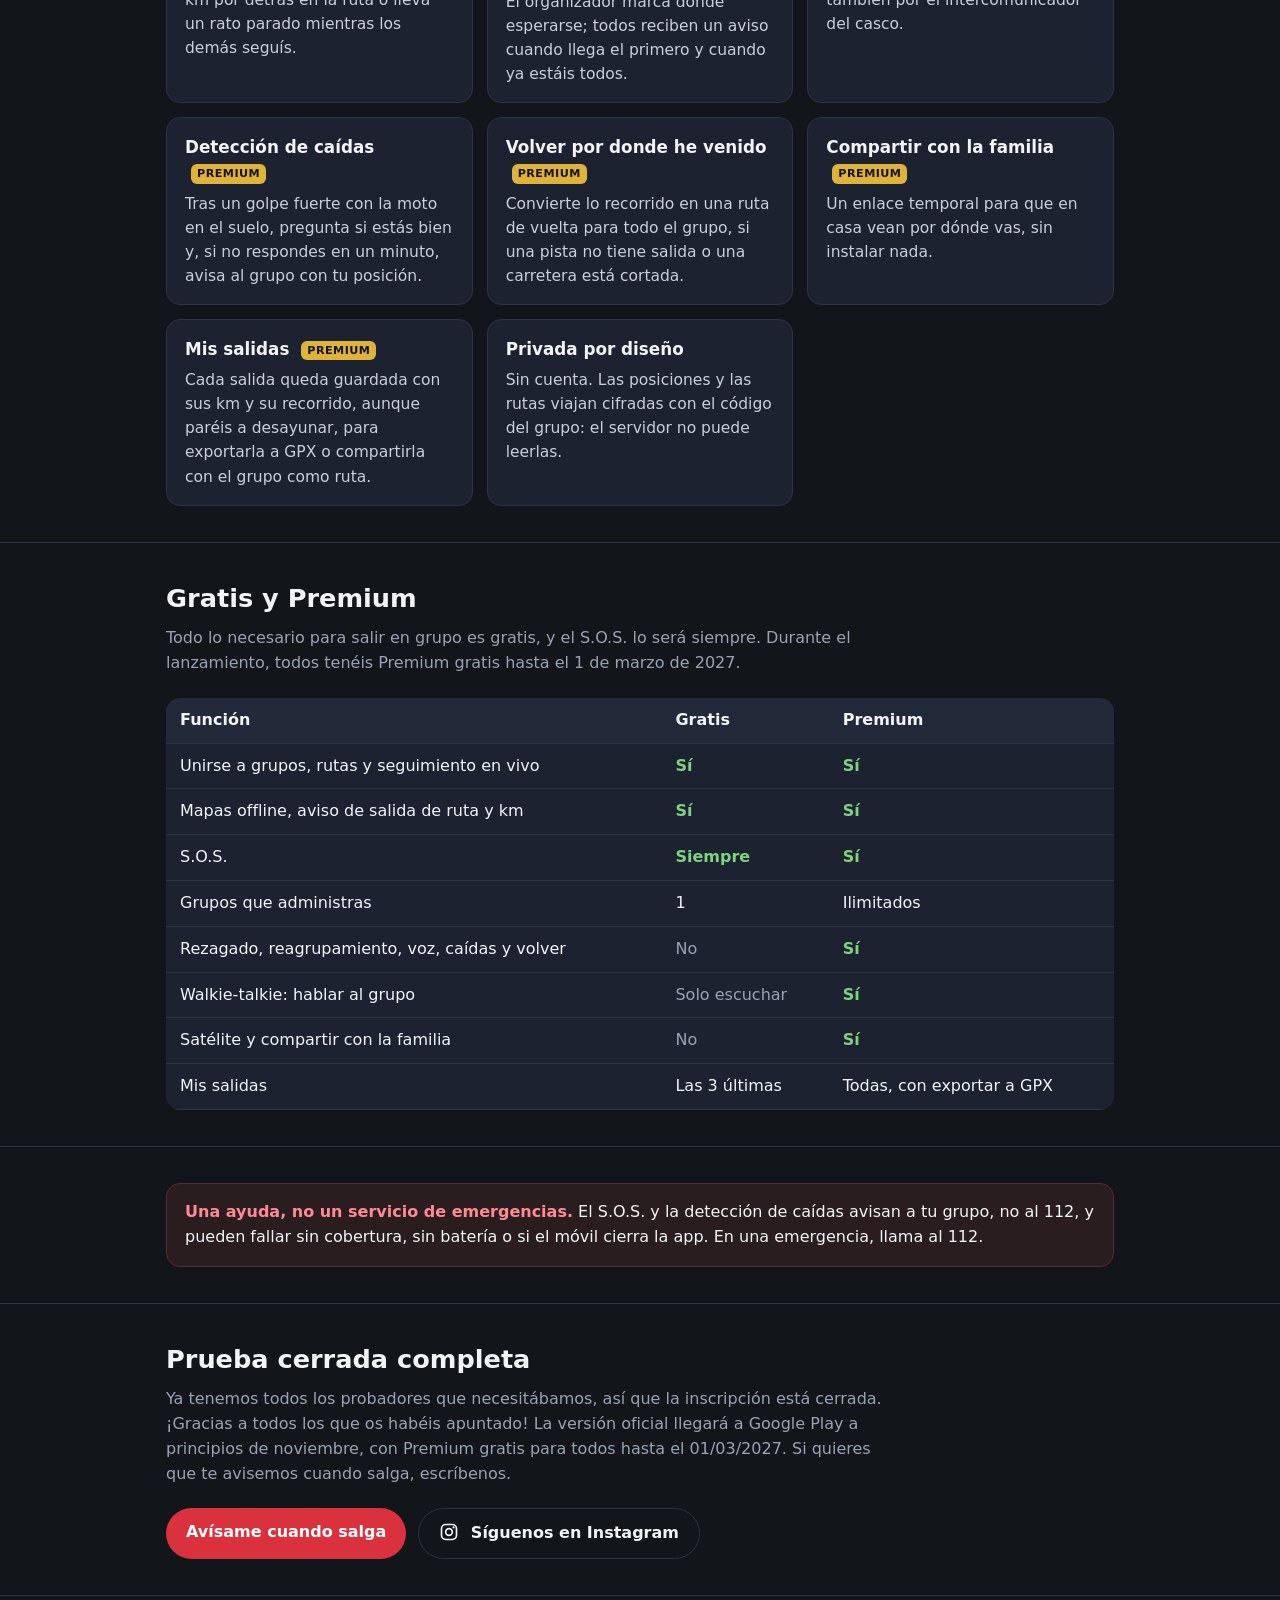
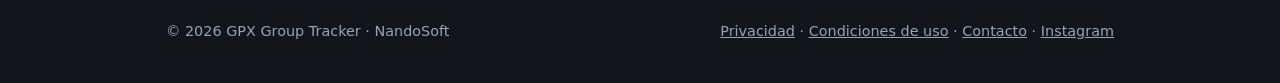
==== commit 252dc306: "También para moteros de carretera" ====
--- a/index.html
+++ b/index.html
@@ -3,8 +3,8 @@
 <head>
 <meta charset="utf-8">
 <meta name="viewport" content="width=device-width, initial-scale=1">
-<title>GPX Group Tracker — Sal en grupo por pistas sin perder a nadie</title>
-<meta name="description" content="App para salir en moto en grupo con rutas GPX: todos ven la ruta y dónde va cada uno, con mapas offline de España, aviso de rezagado y S.O.S.">
+<title>GPX Group Tracker — Sal en grupo en moto sin perder a nadie</title>
+<meta name="description" content="App para salir en moto en grupo, por carretera o por pistas, con rutas GPX: todos ven la ruta y dónde va cada uno, con mapas offline de España, aviso de rezagado y S.O.S.">
 <link rel="icon" href="img/logo.png">
 <link rel="stylesheet" href="estilo.css">
 </head>
@@ -27,8 +27,8 @@
   <div class="wrap">
     <div>
       <div class="offer">Lanzamiento: Premium gratis para todos hasta el 01/03/2027</div>
-      <h1>Sal en grupo por pistas sin perder a nadie</h1>
-      <p class="lead">Todo el grupo ve la ruta GPX del día y dónde va cada uno en tiempo real. Y si os quedáis sin cobertura, el mapa y la ruta siguen funcionando con los mapas offline de España y Andorra; los compañeros se actualizan en cuanto vuelve la señal. Si alguien se queda atrás o se cae, el grupo se entera.</p>
+      <h1>Sal en grupo en moto sin perder a nadie</h1>
+      <p class="lead">Por carretera o por pistas: todo el grupo ve la ruta GPX del día y dónde va cada uno en tiempo real. Y si os quedáis sin cobertura, el mapa y la ruta siguen funcionando con los mapas offline de España y Andorra; los compañeros se actualizan en cuanto vuelve la señal. Si alguien se queda atrás o se cae, el grupo se entera.</p>
       <div class="buttons">
         <a class="btn primary" href="#probador">Avísame cuando salga</a>
         <a class="btn ghost" href="#funciones">Ver funciones</a>
@@ -42,11 +42,11 @@
 <section id="funciones">
   <div class="wrap">
     <h2>Pensada para el grupo</h2>
-    <p class="intro">No es un navegador de carretera: es para que el grupo vaya junto por pistas y caminos, con la ruta de todos a la vista.</p>
+    <p class="intro">Por carretera o por pistas, para que el grupo vaya junto con la ruta de todos a la vista. No es un navegador giro a giro: te enseña la ruta y te avisa si te sales; para ir a un sitio concreto, abre Google Maps.</p>
     <div class="grid">
       <div class="card"><h3>Rutas del grupo</h3><p>Quien organiza carga los GPX de cada día o etapa, también abriéndolos directamente desde WhatsApp, Telegram o el correo, y a todo el grupo le llegan solos. Te avisa si te sales de la ruta y te dice los km hechos y los que quedan. En los cruces dudosos, una flecha apunta a la ruta un poco más adelante y un recuadro te dice si vas bien.</p></div>
       <div class="card"><h3>Seguimiento en vivo</h3><p>Se empieza con el botón ▶. Cada uno ve a los demás sobre el mapa, con su nombre y hace cuánto llegó su posición; los que van juntos se ven en un solo círculo con el número. Mantén pulsado el mapa para ir a ese punto con Google Maps. La pantalla se queda encendida como en un GPS, y también funciona con el móvil bloqueado.</p></div>
-      <div class="card"><h3>Mapas offline</h3><p>Mapa de España y Andorra descargado en el móvil, con pistas y senderos, para cuando no hay cobertura. Se descarga desde Ajustes, mejor en casa con WiFi, antes incluso de tener grupo.</p></div>
+      <div class="card"><h3>Mapas offline</h3><p>Mapa de España y Andorra descargado en el móvil, con carreteras, pistas y senderos, para cuando no hay cobertura (puertos de montaña, valles, pistas…). Se descarga desde Ajustes, mejor en casa con WiFi, antes incluso de tener grupo.</p></div>
       <div class="card"><h3>S.O.S.</h3><p>Mantén pulsado el botón y todo el grupo recibe una alarma con tu posición, aunque tengan el móvil en el bolsillo o en No molestar. Siempre gratis.</p></div>
       <div class="card"><h3>Walkie-talkie <span class="tag">PREMIUM</span></h3><p>Pulsa el micro, habla y el grupo te oye al momento, también con el móvil bloqueado y por el intercomunicador del casco. Con un mando Bluetooth en el manillar, sin tocar la pantalla. Escuchar es gratis para todos.</p></div>
       <div class="card"><h3>Pedir parada</h3><p>Una avería, un pinchazo, agua o gasolina: mantén pulsada la mano naranja, elige el motivo y el grupo recibe el aviso con tu posición. «Seguimos» lo quita.</p></div>
@@ -54,7 +54,7 @@
       <div class="card"><h3>Puntos de reagrupamiento <span class="tag">PREMIUM</span></h3><p>El organizador marca dónde esperarse; todos reciben un aviso cuando llega el primero y cuando ya estáis todos.</p></div>
       <div class="card"><h3>Avisos por voz <span class="tag">PREMIUM</span></h3><p>Los avisos suenan en voz alta, también por el intercomunicador del casco.</p></div>
       <div class="card"><h3>Detección de caídas <span class="tag">PREMIUM</span></h3><p>Tras un golpe fuerte con la moto en el suelo, pregunta si estás bien y, si no respondes en un minuto, avisa al grupo con tu posición.</p></div>
-      <div class="card"><h3>Volver por donde he venido <span class="tag">PREMIUM</span></h3><p>Convierte lo recorrido en una ruta de vuelta para todo el grupo, si una pista no tiene salida.</p></div>
+      <div class="card"><h3>Volver por donde he venido <span class="tag">PREMIUM</span></h3><p>Convierte lo recorrido en una ruta de vuelta para todo el grupo, si una pista no tiene salida o una carretera está cortada.</p></div>
       <div class="card"><h3>Compartir con la familia <span class="tag">PREMIUM</span></h3><p>Un enlace temporal para que en casa vean por dónde vas, sin instalar nada.</p></div>
       <div class="card"><h3>Mis salidas <span class="tag">PREMIUM</span></h3><p>Cada salida queda guardada con sus km y su recorrido, aunque paréis a desayunar, para exportarla a GPX o compartirla con el grupo como ruta.</p></div>
       <div class="card"><h3>Privada por diseño</h3><p>Sin cuenta. Las posiciones y las rutas viajan cifradas con el código del grupo: el servidor no puede leerlas.</p></div>
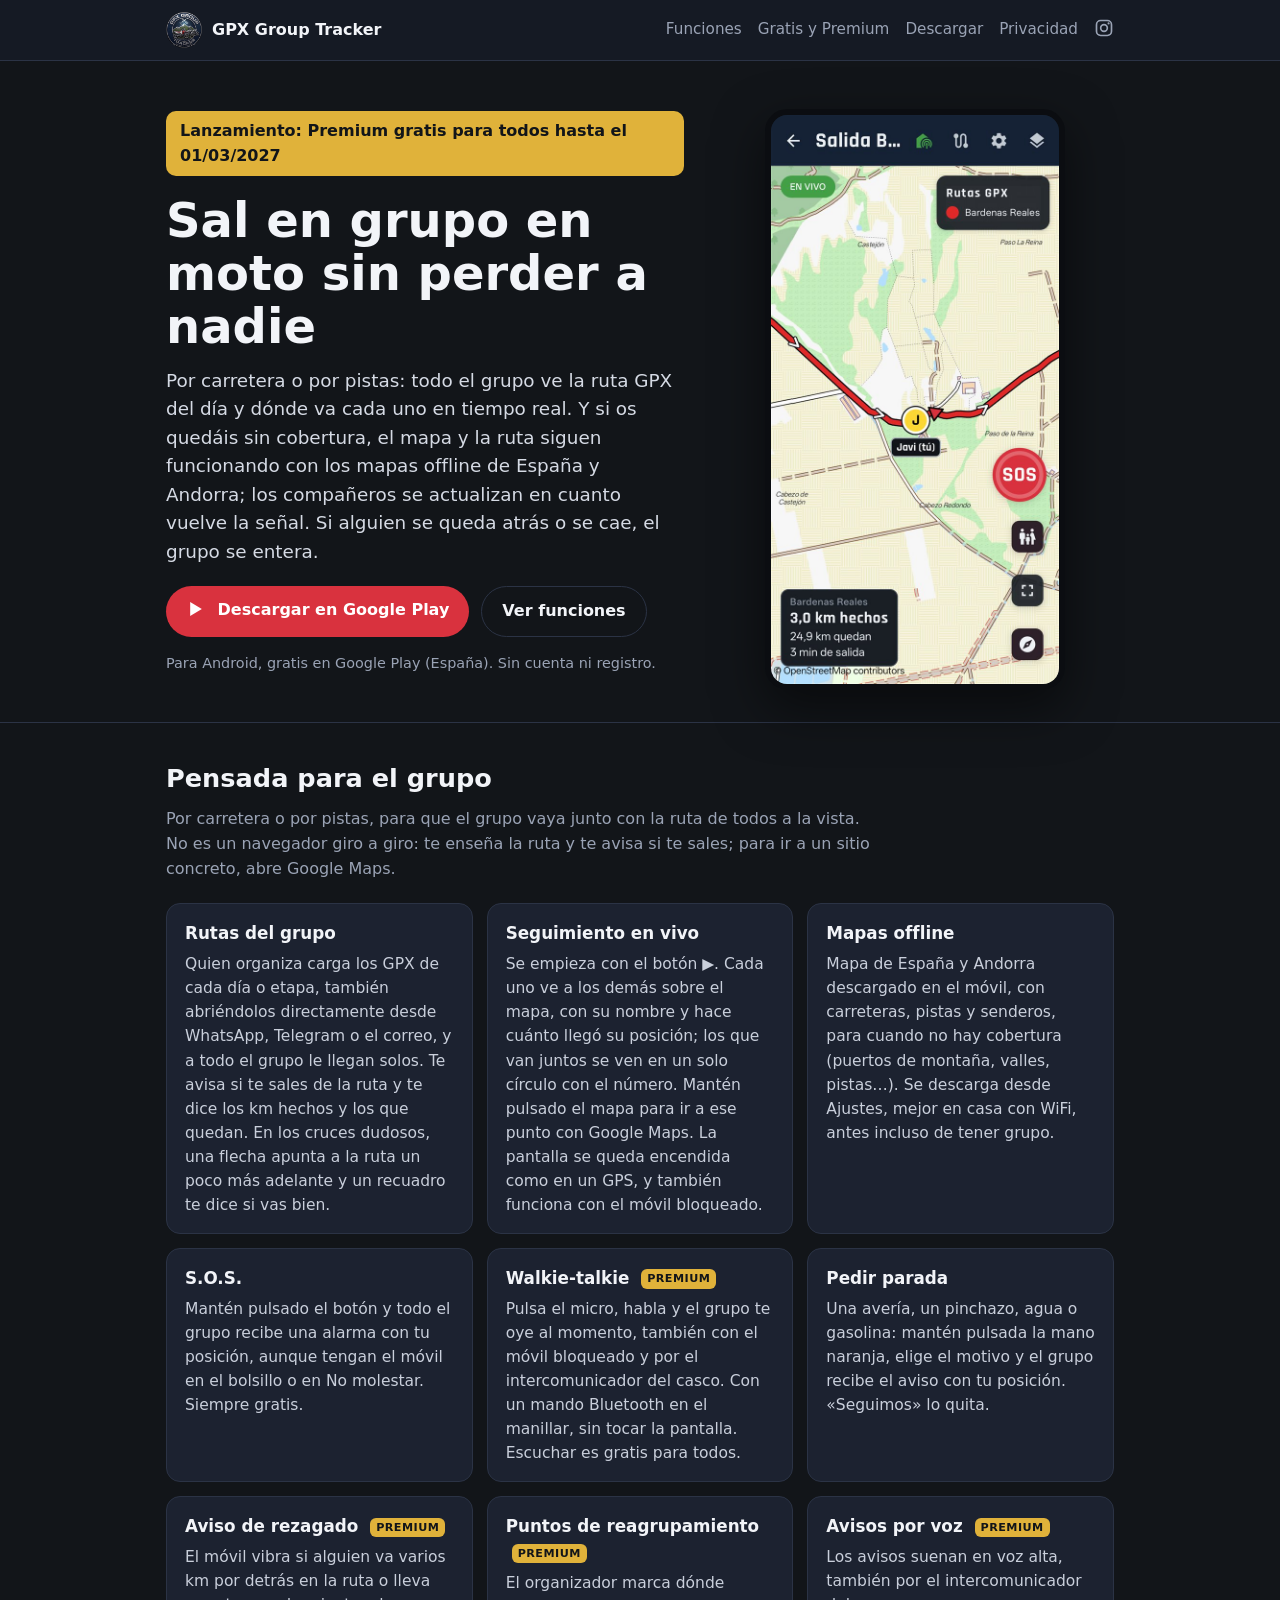
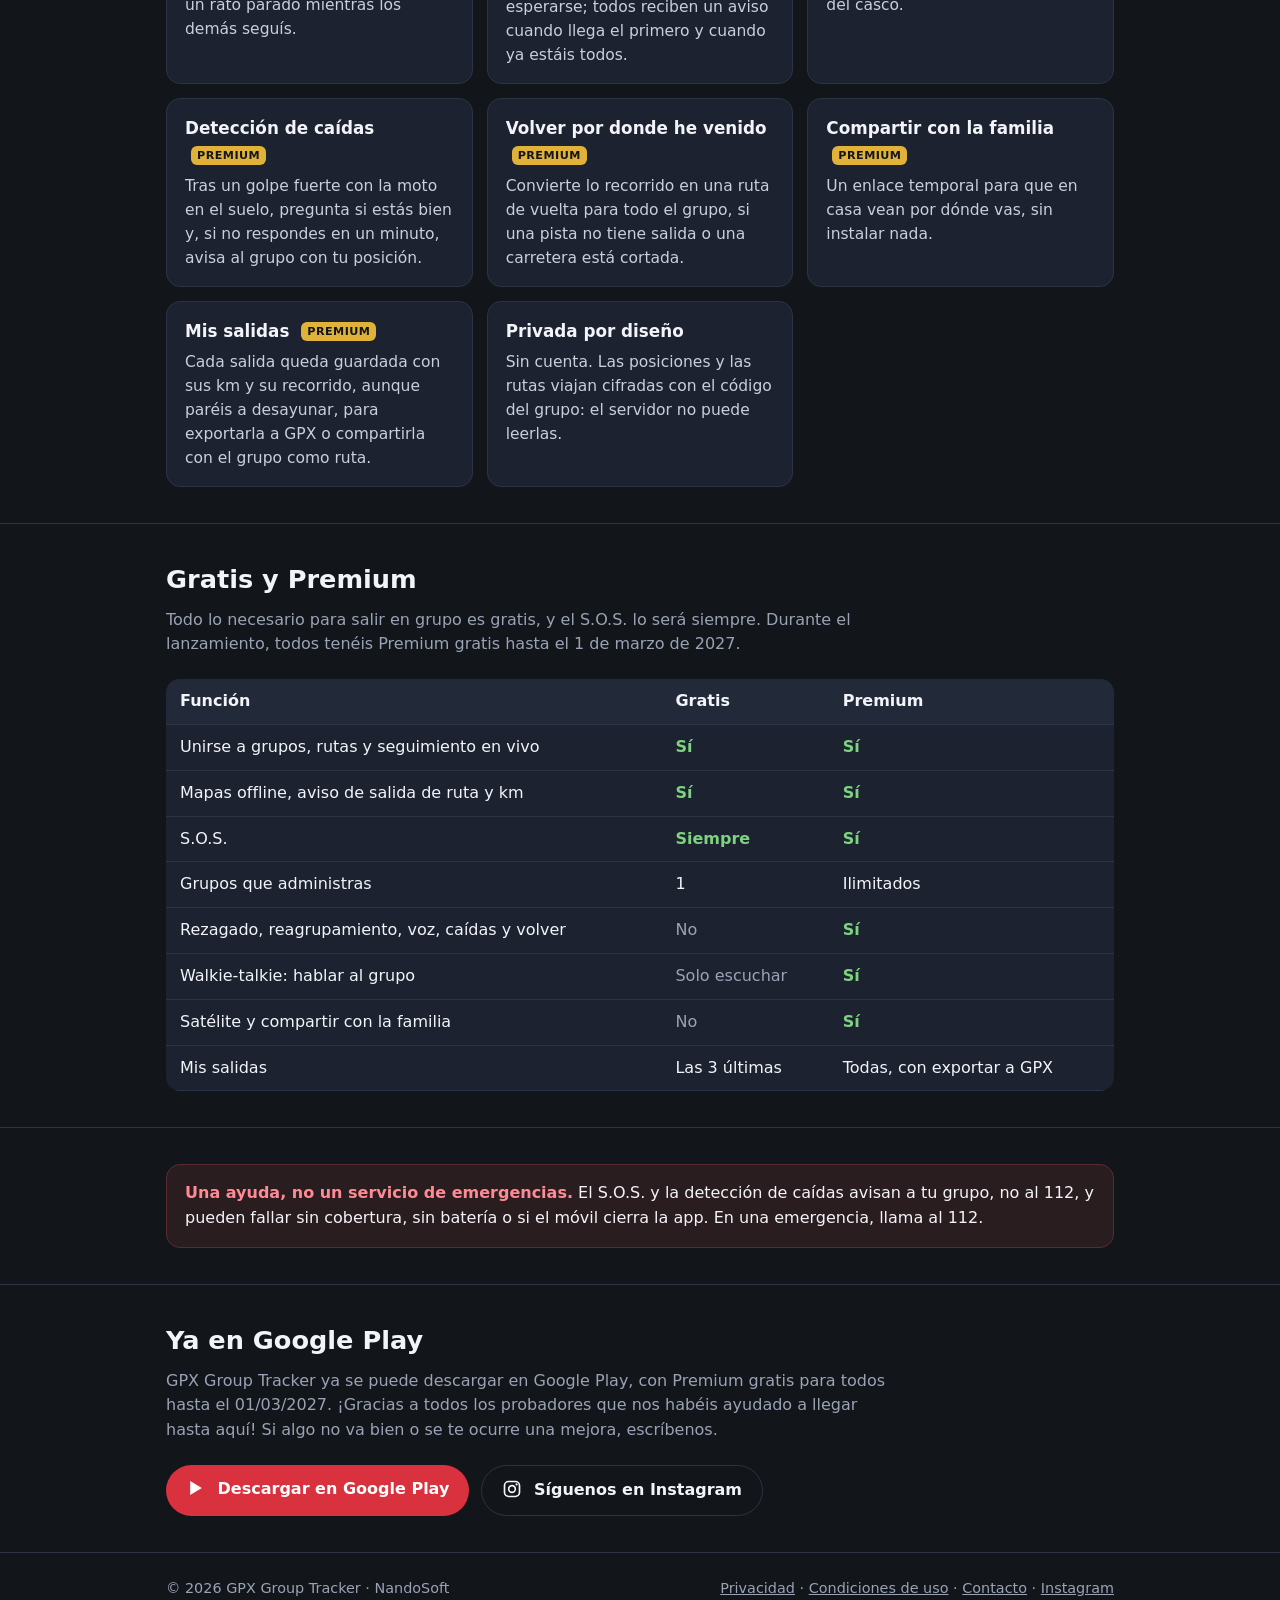
==== commit 6c428ca5: "Web: botón Descargar en Google Play (la app ya es pública) Co-Authored-By: Claude Opus 5.5 <noreply@" ====
--- a/index.html
+++ b/index.html
@@ -16,7 +16,7 @@
     <nav>
       <a href="#funciones">Funciones</a>
       <a href="#precio">Gratis y Premium</a>
-      <a href="#probador">Lanzamiento</a>
+      <a href="#descargar">Descargar</a>
       <a href="privacidad.html">Privacidad</a>
       <a href="https://www.instagram.com/gpxgrouptracker/" target="_blank" rel="noopener" aria-label="Instagram"><svg class="ig" viewBox="0 0 24 24" aria-hidden="true"><rect x="3" y="3" width="18" height="18" rx="5" fill="none" stroke="currentColor" stroke-width="2"/><circle cx="12" cy="12" r="4" fill="none" stroke="currentColor" stroke-width="2"/><circle cx="17.5" cy="6.5" r="1.3" fill="currentColor"/></svg></a>
     </nav>
@@ -30,10 +30,10 @@
       <h1>Sal en grupo en moto sin perder a nadie</h1>
       <p class="lead">Por carretera o por pistas: todo el grupo ve la ruta GPX del día y dónde va cada uno en tiempo real. Y si os quedáis sin cobertura, el mapa y la ruta siguen funcionando con los mapas offline de España y Andorra; los compañeros se actualizan en cuanto vuelve la señal. Si alguien se queda atrás o se cae, el grupo se entera.</p>
       <div class="buttons">
-        <a class="btn primary" href="#probador">Avísame cuando salga</a>
+        <a class="btn primary" href="https://play.google.com/store/apps/details?id=es.nandosoft.gpxgrouptrack" target="_blank" rel="noopener"><svg class="ig" viewBox="0 0 24 24" aria-hidden="true"><path d="M5 3.5v17l14-8.5z" fill="currentColor"/></svg> Descargar en Google Play</a>
         <a class="btn ghost" href="#funciones">Ver funciones</a>
       </div>
-      <p class="small">Para Android. En Google Play a principios de noviembre. Sin cuenta ni registro.</p>
+      <p class="small">Para Android, gratis en Google Play (España). Sin cuenta ni registro.</p>
     </div>
     <img class="shot" src="img/mapa.jpg" alt="Mapa de la app en directo con la ruta GPX del grupo por las Bardenas Reales" width="600" height="1186">
   </div>
@@ -90,12 +90,12 @@
   </div>
 </section>
 
-<section id="probador">
+<section id="descargar">
   <div class="wrap">
-    <h2>Prueba cerrada completa</h2>
-    <p class="intro">Ya tenemos todos los probadores que necesitábamos, así que la inscripción está cerrada. ¡Gracias a todos los que os habéis apuntado! La versión oficial llegará a Google Play a principios de noviembre, con Premium gratis para todos hasta el 01/03/2027. Si quieres que te avisemos cuando salga, escríbenos.</p>
+    <h2>Ya en Google Play</h2>
+    <p class="intro">GPX Group Tracker ya se puede descargar en Google Play, con Premium gratis para todos hasta el 01/03/2027. ¡Gracias a todos los probadores que nos habéis ayudado a llegar hasta aquí! Si algo no va bien o se te ocurre una mejora, escríbenos.</p>
     <div class="buttons">
-      <a class="btn primary" href="mailto:gpxgrouptracker@gmail.com?subject=Av%C3%ADsame%20cuando%20salga%20GPX%20Group%20Tracker">Avísame cuando salga</a>
+      <a class="btn primary" href="https://play.google.com/store/apps/details?id=es.nandosoft.gpxgrouptrack" target="_blank" rel="noopener"><svg class="ig" viewBox="0 0 24 24" aria-hidden="true"><path d="M5 3.5v17l14-8.5z" fill="currentColor"/></svg> Descargar en Google Play</a>
       <a class="btn ghost" href="https://www.instagram.com/gpxgrouptracker/" target="_blank" rel="noopener"><svg class="ig" viewBox="0 0 24 24" aria-hidden="true"><rect x="3" y="3" width="18" height="18" rx="5" fill="none" stroke="currentColor" stroke-width="2"/><circle cx="12" cy="12" r="4" fill="none" stroke="currentColor" stroke-width="2"/><circle cx="17.5" cy="6.5" r="1.3" fill="currentColor"/></svg> Síguenos en Instagram</a>
     </div>
   </div>
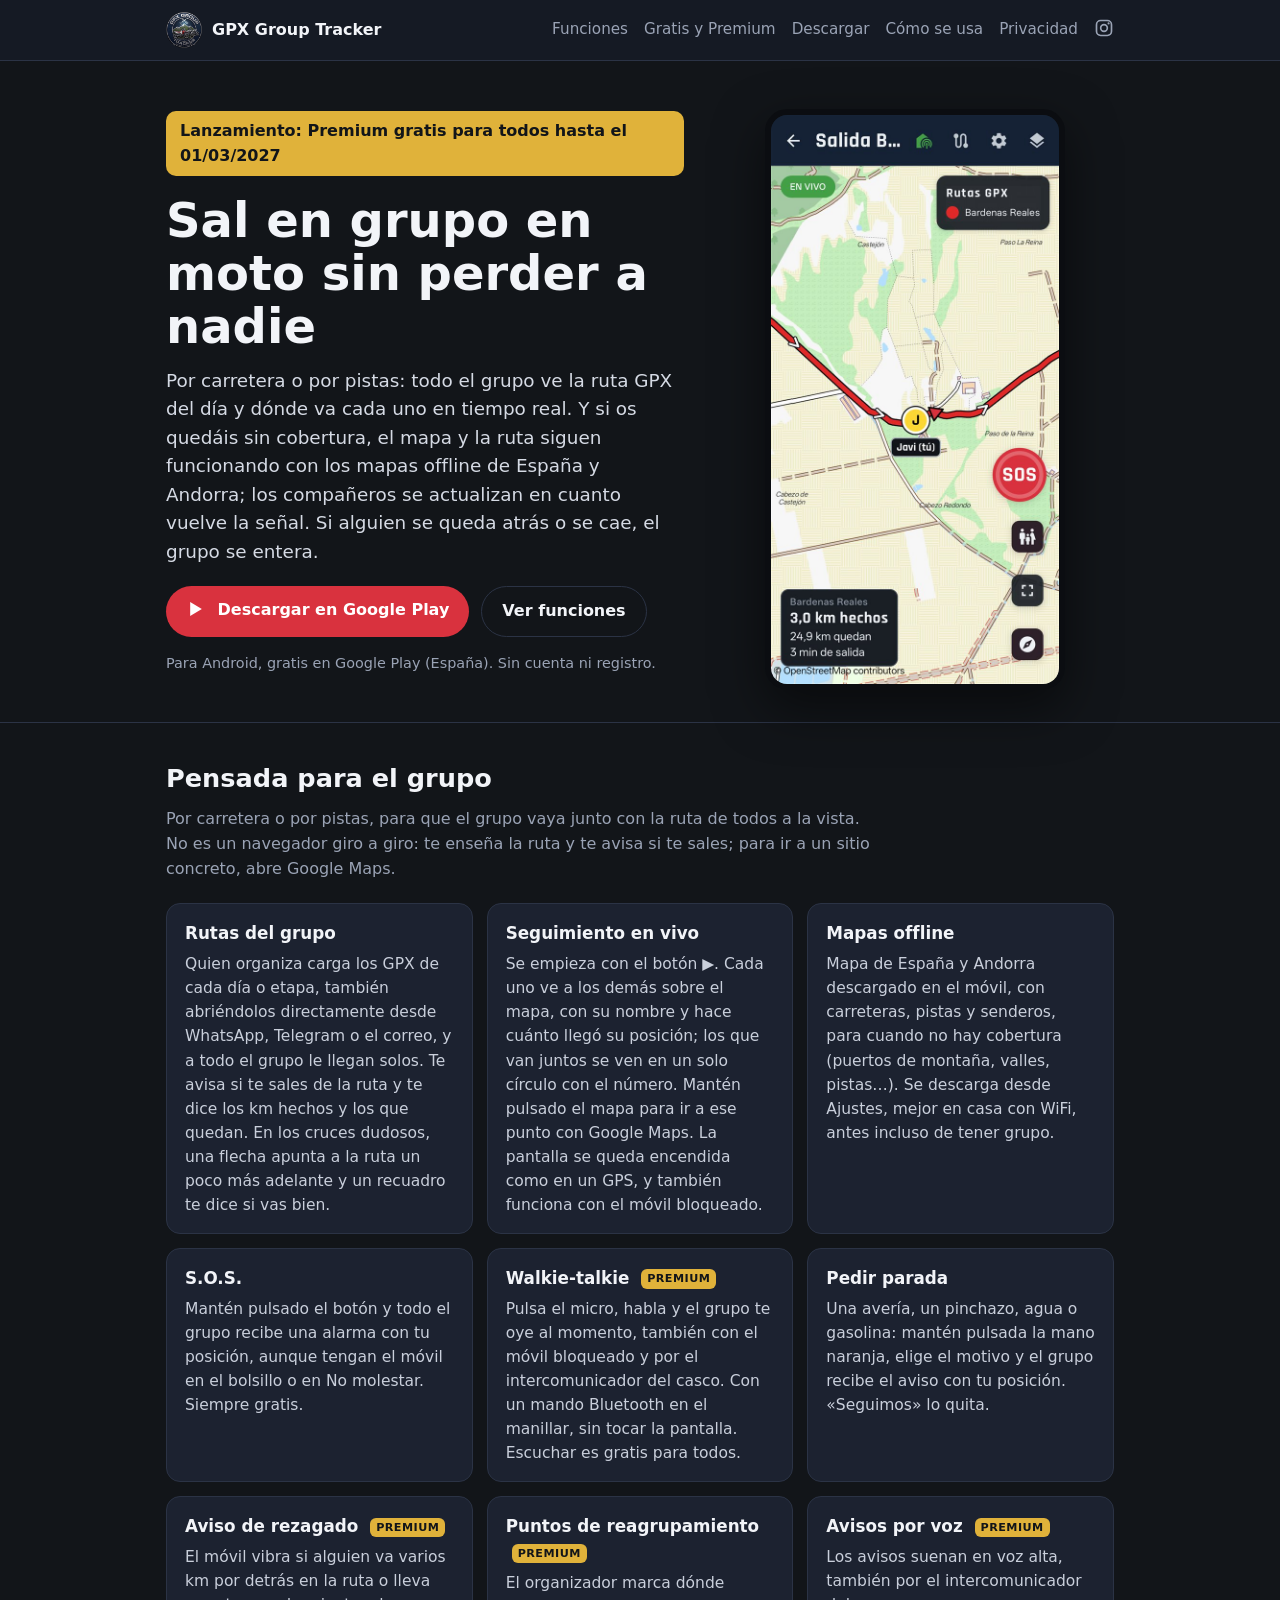
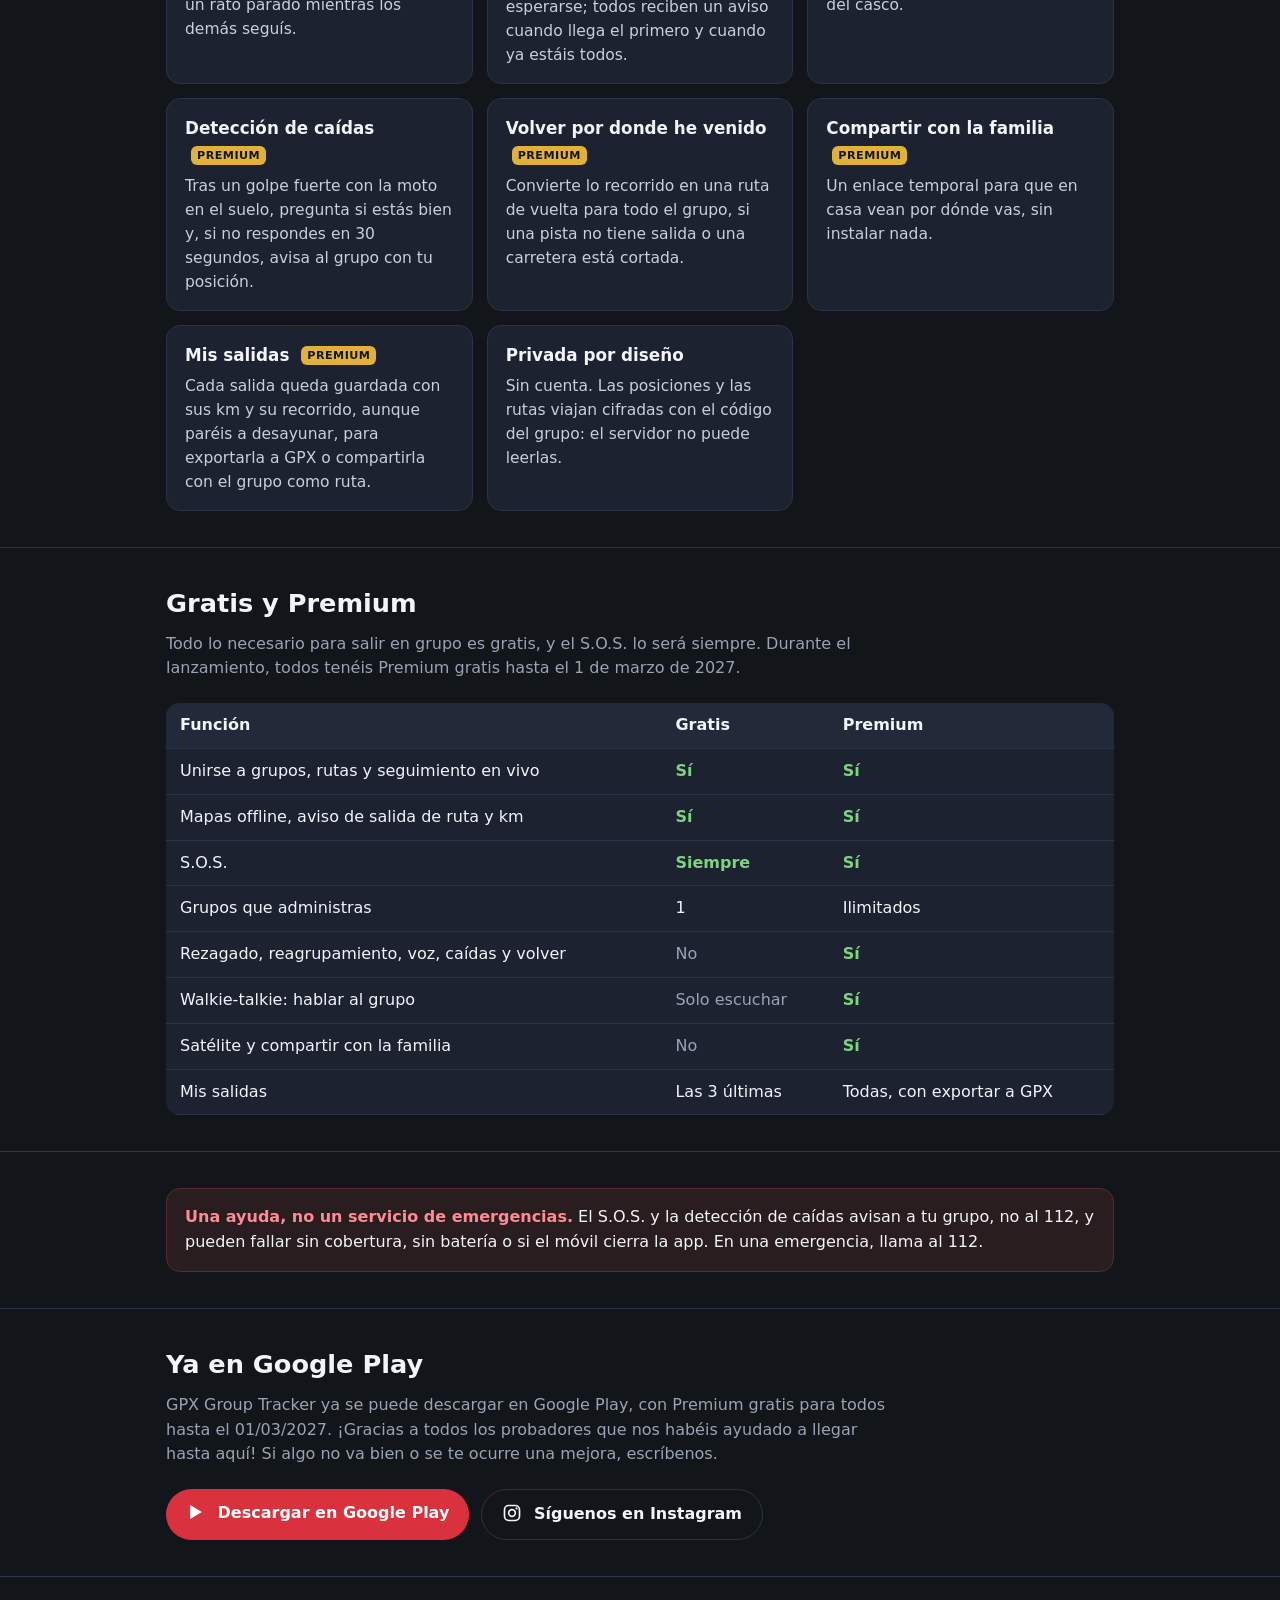
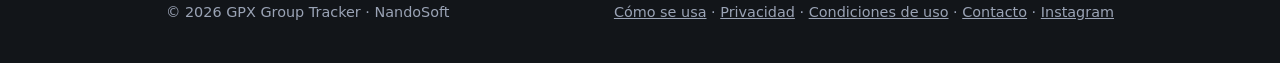
==== commit 219c11cb: "Web: página «Cómo se usa» con guía rápida y preguntas frecuentes; caídas: 30 s Co-Authored-By: Claud" ====
--- a/index.html
+++ b/index.html
@@ -17,6 +17,7 @@
       <a href="#funciones">Funciones</a>
       <a href="#precio">Gratis y Premium</a>
       <a href="#descargar">Descargar</a>
+      <a href="ayuda.html">Cómo se usa</a>
       <a href="privacidad.html">Privacidad</a>
       <a href="https://www.instagram.com/gpxgrouptracker/" target="_blank" rel="noopener" aria-label="Instagram"><svg class="ig" viewBox="0 0 24 24" aria-hidden="true"><rect x="3" y="3" width="18" height="18" rx="5" fill="none" stroke="currentColor" stroke-width="2"/><circle cx="12" cy="12" r="4" fill="none" stroke="currentColor" stroke-width="2"/><circle cx="17.5" cy="6.5" r="1.3" fill="currentColor"/></svg></a>
     </nav>
@@ -53,7 +54,7 @@
       <div class="card"><h3>Aviso de rezagado <span class="tag">PREMIUM</span></h3><p>El móvil vibra si alguien va varios km por detrás en la ruta o lleva un rato parado mientras los demás seguís.</p></div>
       <div class="card"><h3>Puntos de reagrupamiento <span class="tag">PREMIUM</span></h3><p>El organizador marca dónde esperarse; todos reciben un aviso cuando llega el primero y cuando ya estáis todos.</p></div>
       <div class="card"><h3>Avisos por voz <span class="tag">PREMIUM</span></h3><p>Los avisos suenan en voz alta, también por el intercomunicador del casco.</p></div>
-      <div class="card"><h3>Detección de caídas <span class="tag">PREMIUM</span></h3><p>Tras un golpe fuerte con la moto en el suelo, pregunta si estás bien y, si no respondes en un minuto, avisa al grupo con tu posición.</p></div>
+      <div class="card"><h3>Detección de caídas <span class="tag">PREMIUM</span></h3><p>Tras un golpe fuerte con la moto en el suelo, pregunta si estás bien y, si no respondes en 30 segundos, avisa al grupo con tu posición.</p></div>
       <div class="card"><h3>Volver por donde he venido <span class="tag">PREMIUM</span></h3><p>Convierte lo recorrido en una ruta de vuelta para todo el grupo, si una pista no tiene salida o una carretera está cortada.</p></div>
       <div class="card"><h3>Compartir con la familia <span class="tag">PREMIUM</span></h3><p>Un enlace temporal para que en casa vean por dónde vas, sin instalar nada.</p></div>
       <div class="card"><h3>Mis salidas <span class="tag">PREMIUM</span></h3><p>Cada salida queda guardada con sus km y su recorrido, aunque paréis a desayunar, para exportarla a GPX o compartirla con el grupo como ruta.</p></div>
@@ -104,7 +105,7 @@
 <footer>
   <div class="wrap">
     <span>© 2026 GPX Group Tracker · NandoSoft</span>
-    <span><a href="privacidad.html">Privacidad</a> · <a href="condiciones.html">Condiciones de uso</a> · <a href="mailto:gpxgrouptracker@gmail.com">Contacto</a> · <a href="https://www.instagram.com/gpxgrouptracker/" target="_blank" rel="noopener">Instagram</a></span>
+    <span><a href="ayuda.html">Cómo se usa</a> · <a href="privacidad.html">Privacidad</a> · <a href="condiciones.html">Condiciones de uso</a> · <a href="mailto:gpxgrouptracker@gmail.com">Contacto</a> · <a href="https://www.instagram.com/gpxgrouptracker/" target="_blank" rel="noopener">Instagram</a></span>
   </div>
 </footer>
 
--- a/estilo.css
+++ b/estilo.css
@@ -81,3 +81,15 @@
 /* Instagram icon in the menu and buttons */
 .ig{width:20px;height:20px;vertical-align:-4px}
 .btn .ig{margin-right:6px}
+
+/* Guía «Cómo se usa» */
+.legal h3 { font-size: 1.05rem; margin: 18px 0 6px; }
+.legal .toc { display: flex; flex-wrap: wrap; gap: 8px; margin: 18px 0 8px; }
+.legal .toc a { border: 1px solid var(--line); border-radius: 999px; padding: 6px 14px; text-decoration: none; color: var(--text); font-size: .92rem; }
+.legal .toc a:hover { background: var(--panel); }
+.legal h2[id] { scroll-margin-top: 16px; }
+.legal details { background: var(--panel); border: 1px solid var(--line); border-radius: 12px; padding: 0 16px; margin: 10px 0; }
+.legal summary { cursor: pointer; font-weight: 700; padding: 14px 0; list-style-position: outside; }
+.legal details[open] summary { border-bottom: 1px solid var(--line); margin-bottom: 8px; }
+.legal details > :last-child { margin-bottom: 14px; }
+.legal .notice { margin: 16px 0; }
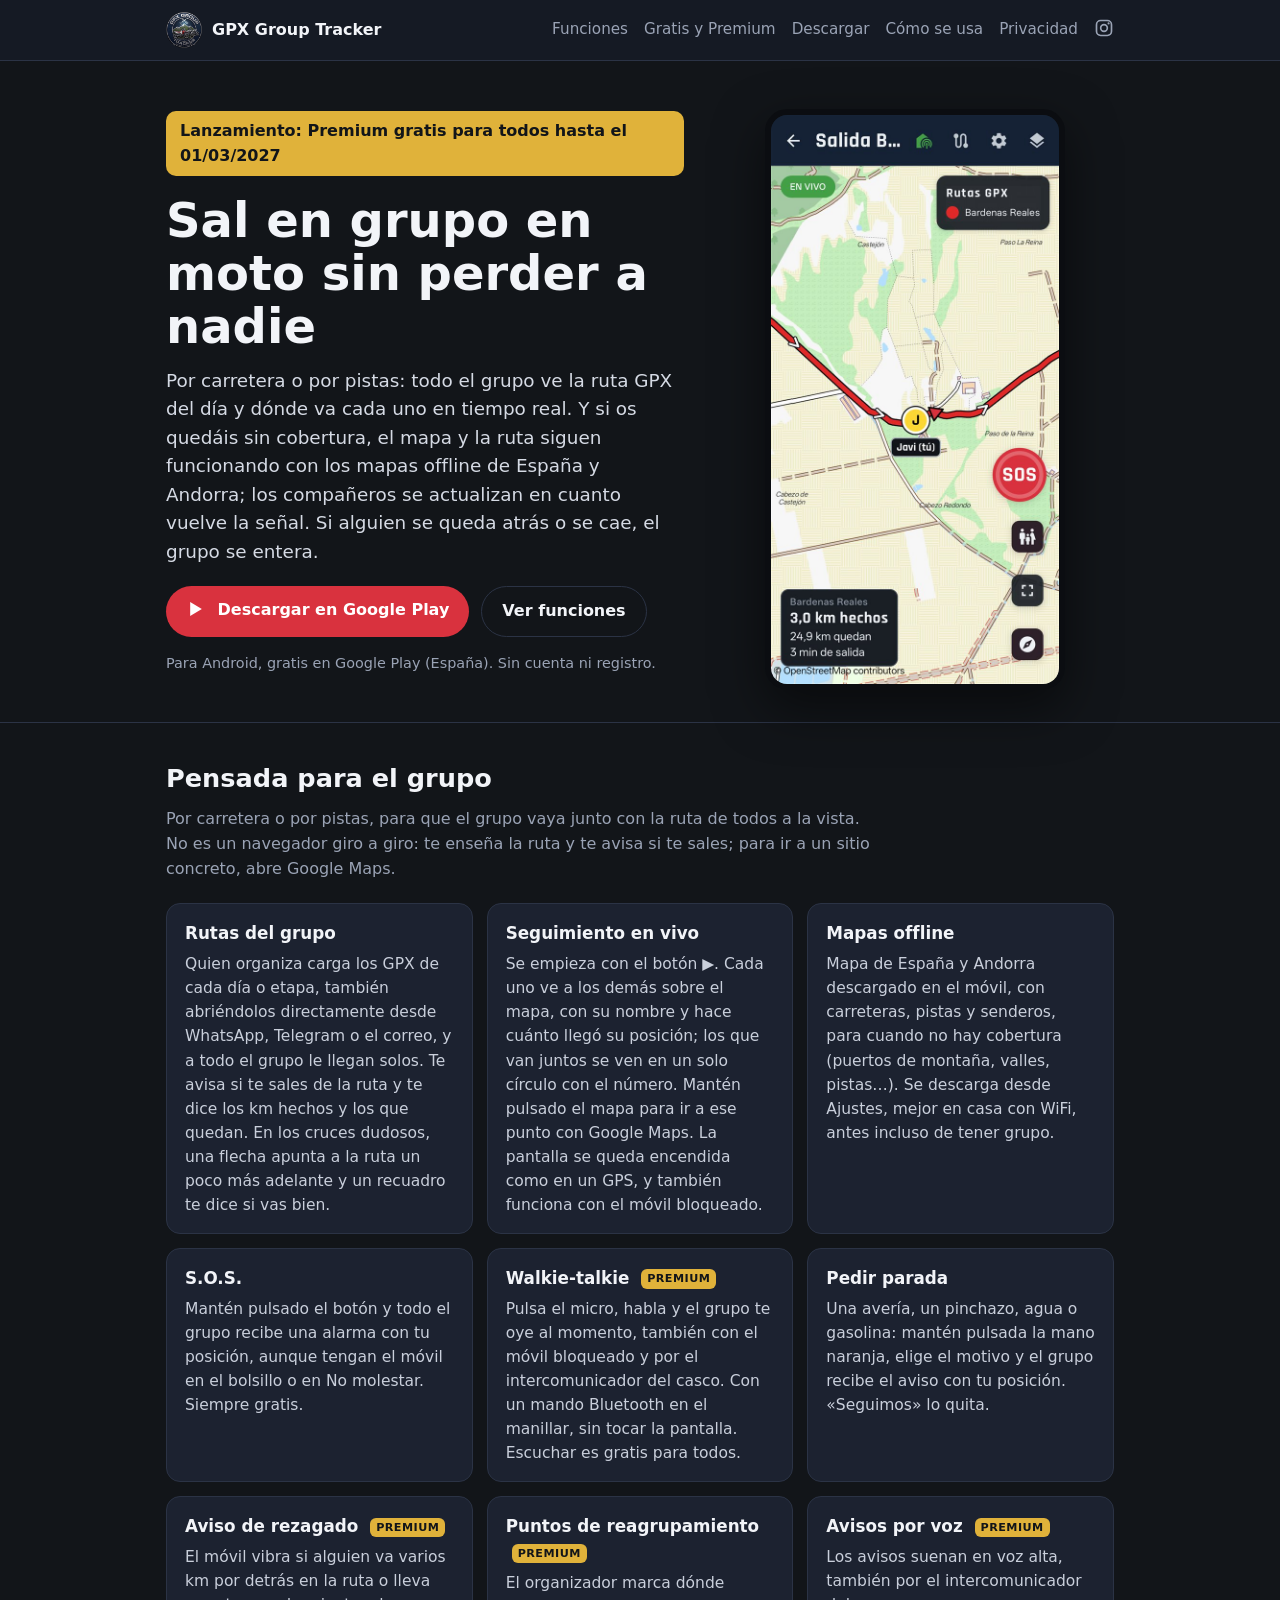
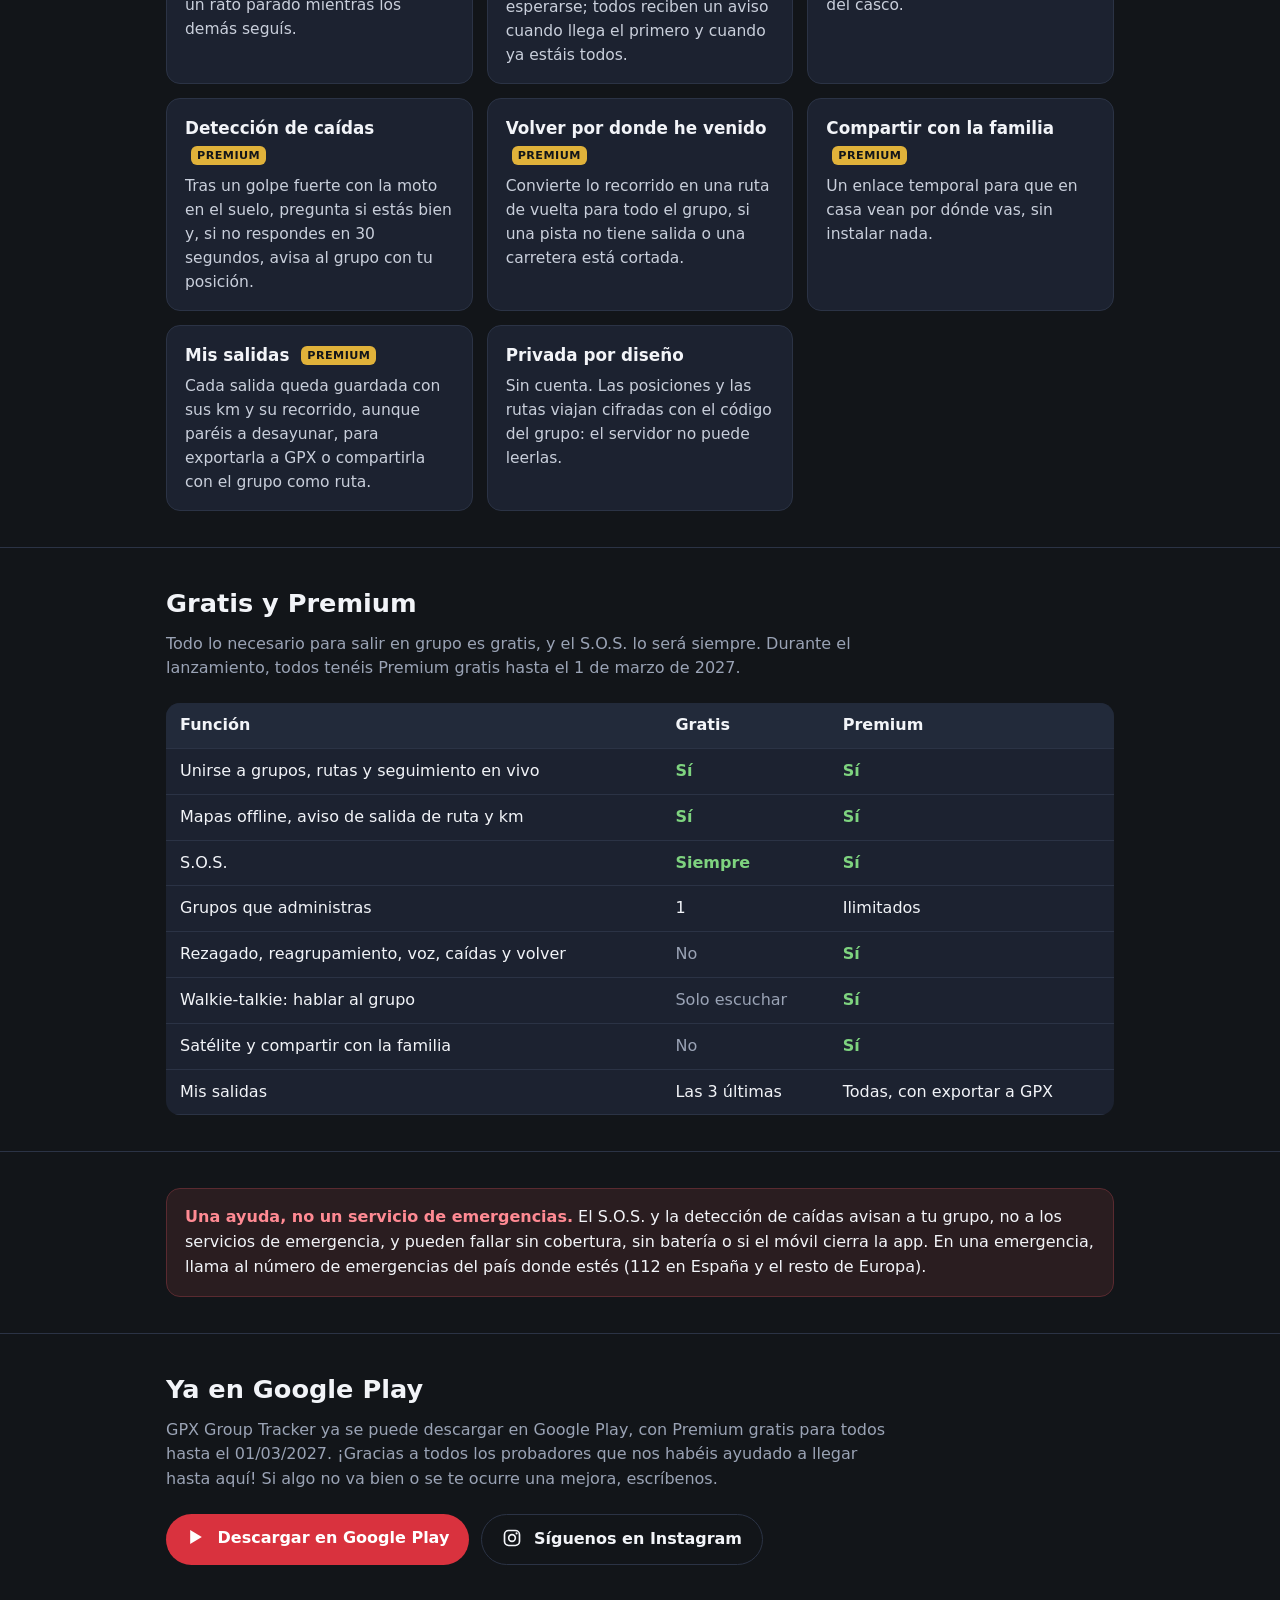
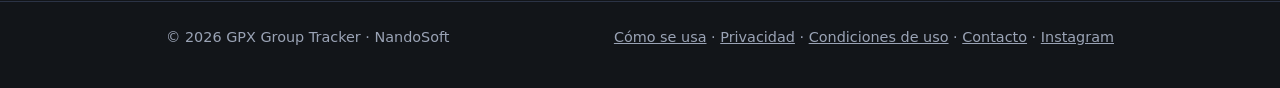
==== commit 80f91601: "Número de emergencias según el país (112 en España y Europa) Co-Authored-By: Claude Opus 5.5 <norepl" ====
--- a/index.html
+++ b/index.html
@@ -86,7 +86,7 @@
 <section>
   <div class="wrap">
     <div class="notice">
-      <strong>Una ayuda, no un servicio de emergencias.</strong> El S.O.S. y la detección de caídas avisan a tu grupo, no al 112, y pueden fallar sin cobertura, sin batería o si el móvil cierra la app. En una emergencia, llama al 112.
+      <strong>Una ayuda, no un servicio de emergencias.</strong> El S.O.S. y la detección de caídas avisan a tu grupo, no a los servicios de emergencia, y pueden fallar sin cobertura, sin batería o si el móvil cierra la app. En una emergencia, llama al número de emergencias del país donde estés (112 en España y el resto de Europa).
     </div>
   </div>
 </section>
